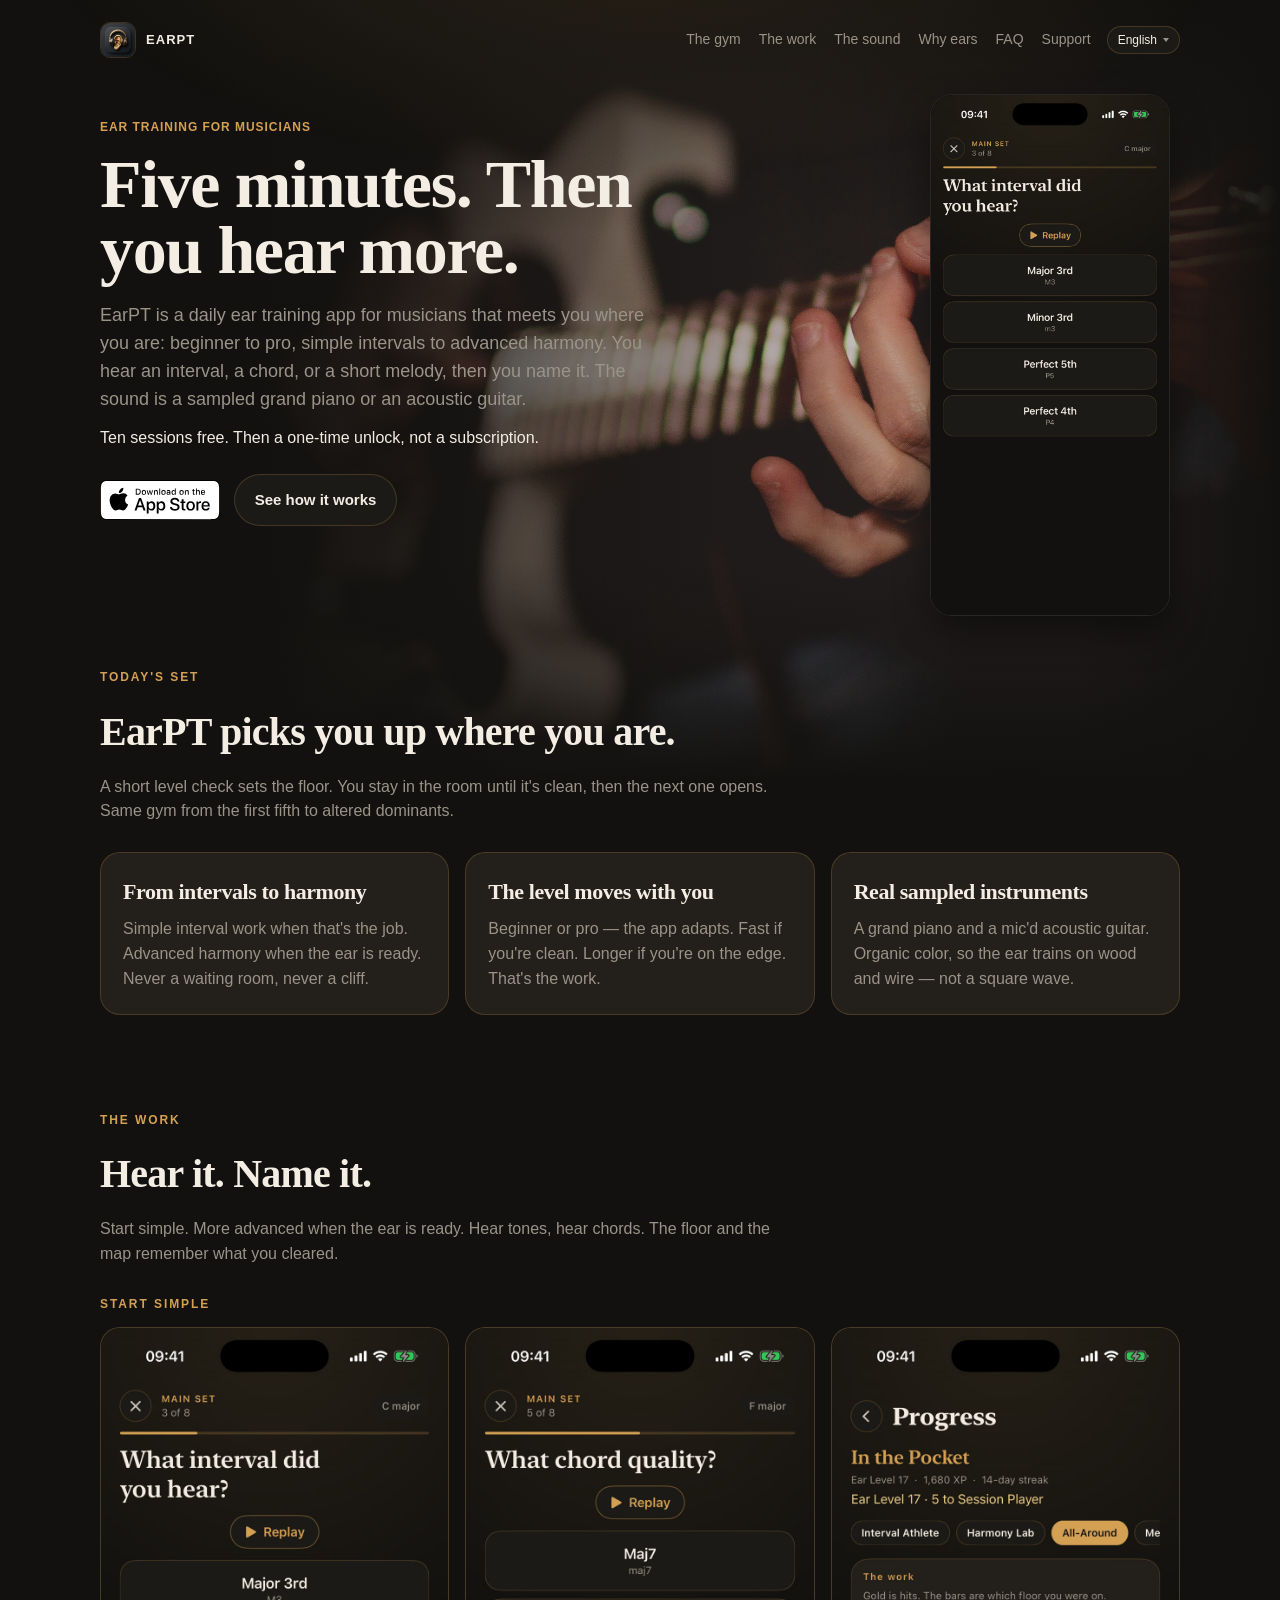
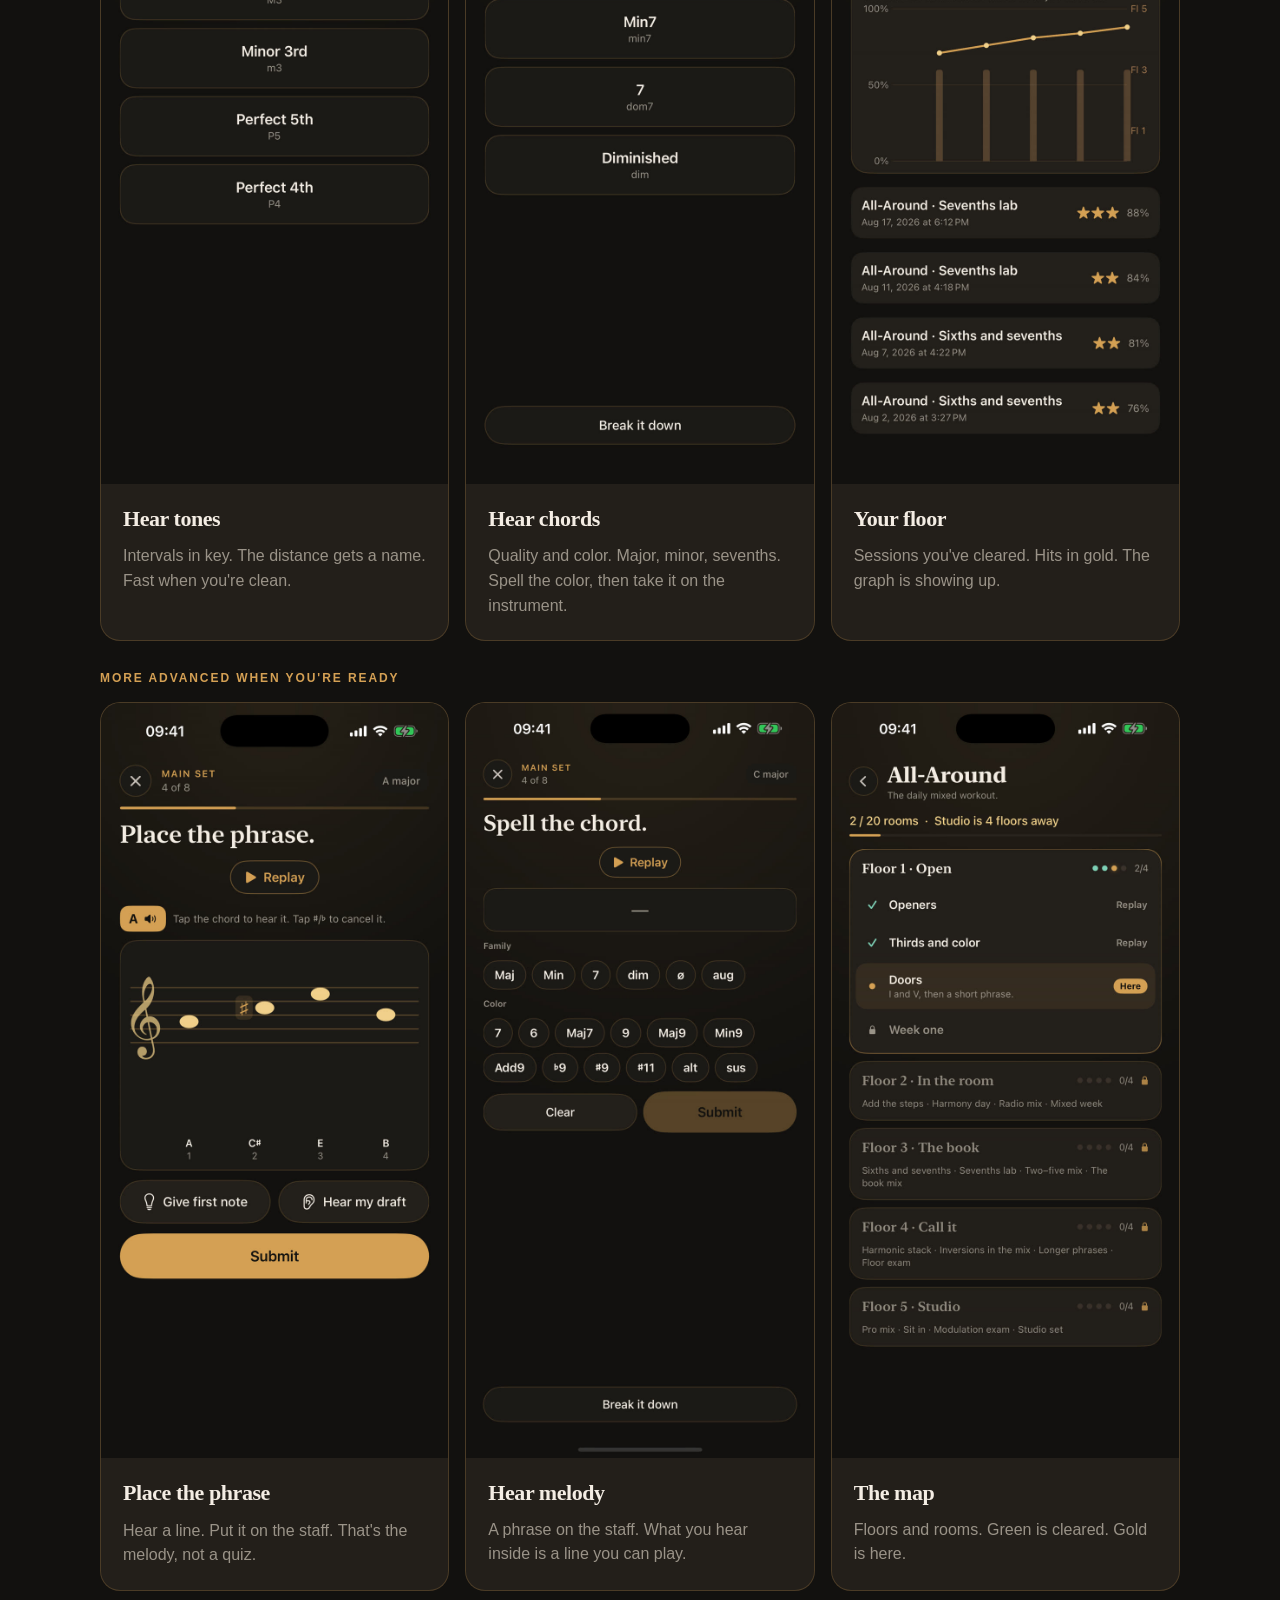
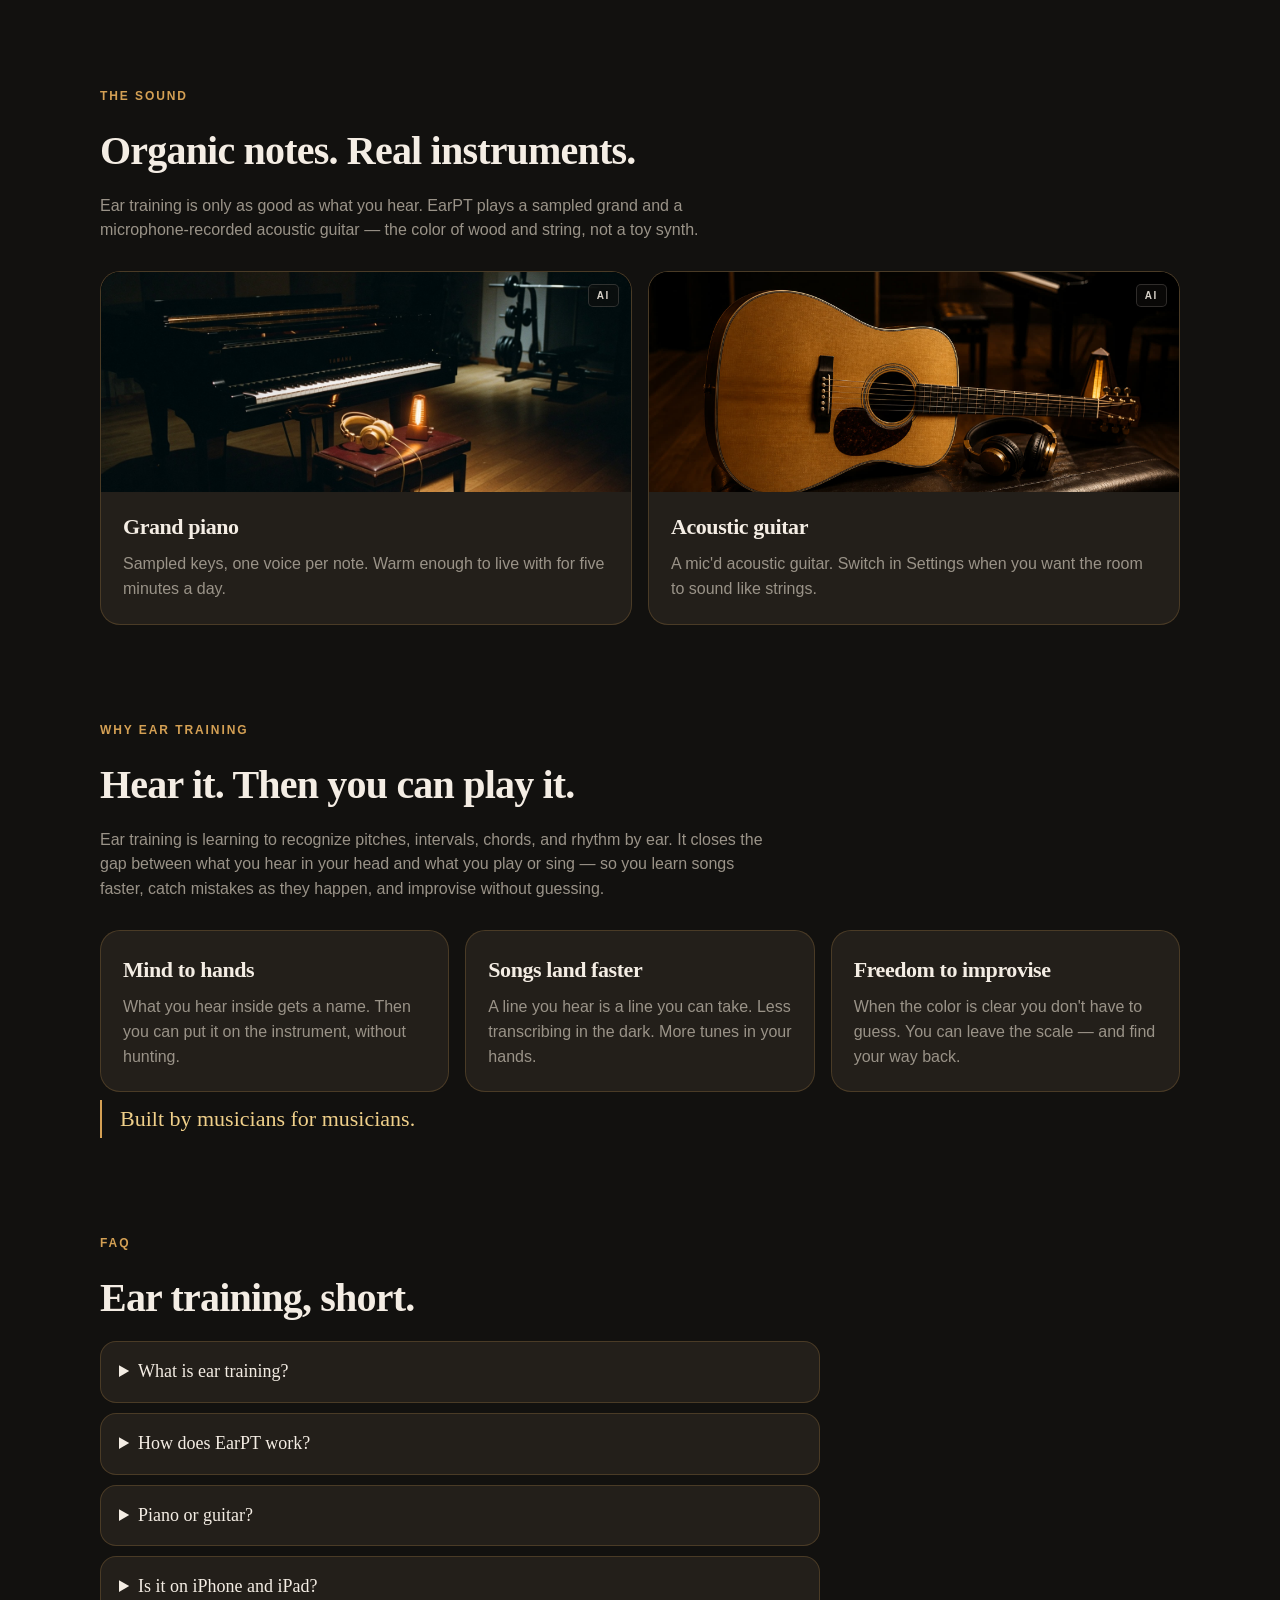
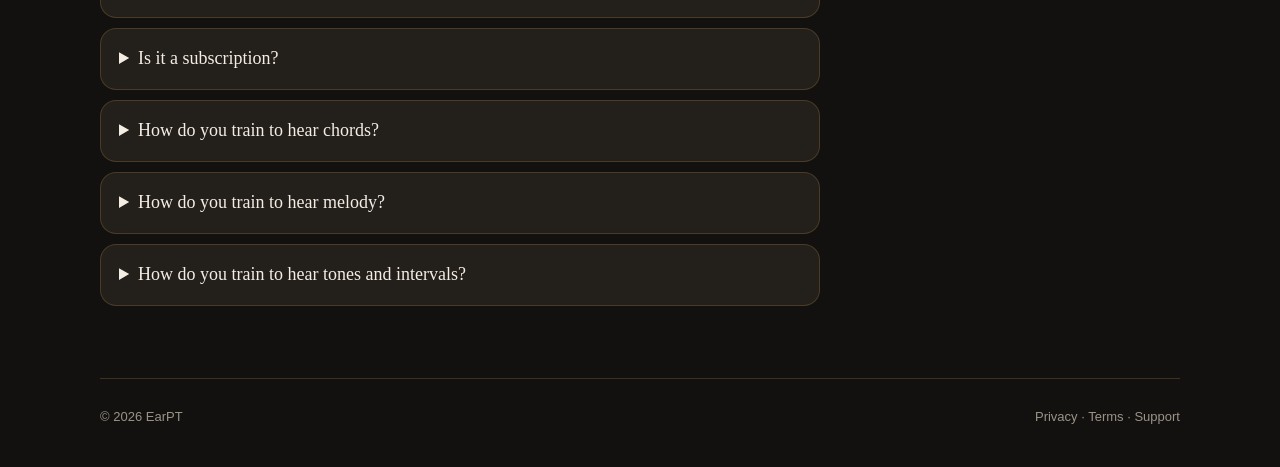
==== index.html @ 3ae421e7 "Darken the top of the guitar photo and restore the left fade under the copy. The glow stays. The was" ====
<!doctype html>
<html lang="en" data-page-lang="en">
<head>
  <meta charset="utf-8" />
  <meta name="viewport" content="width=device-width, initial-scale=1" />
  <!-- Google tag (gtag.js) -->
  <script async src="https://www.googletagmanager.com/gtag/js?id=G-J50DV6ZXMS"></script>
  <script>
    window.dataLayer = window.dataLayer || [];
    function gtag(){dataLayer.push(arguments);}
    gtag('js', new Date());
    gtag('config', 'G-J50DV6ZXMS');
  </script>
  <title>EarPT — Ear training app for musicians</title>
  <meta name="description" content="Daily ear training app for iPhone and iPad. Sampled piano and guitar. Intervals, chords, melody — five minutes, most days." />
  <link rel="canonical" href="https://earpt.com/" />
  <link rel="alternate" hreflang="en" href="https://earpt.com/" />
  <link rel="alternate" hreflang="sv" href="https://earpt.com/sv/" />
  <link rel="alternate" hreflang="de" href="https://earpt.com/de/" />
  <link rel="alternate" hreflang="es" href="https://earpt.com/es/" />
  <link rel="alternate" hreflang="fr" href="https://earpt.com/fr/" />
  <link rel="alternate" hreflang="x-default" href="https://earpt.com/" />
  <meta property="og:type" content="website" />
  <meta property="og:site_name" content="EarPT" />
  <meta property="og:locale" content="en_US" />
  <meta property="og:title" content="EarPT — Ear training app for musicians" />
  <meta property="og:description" content="Daily ear training app for iPhone and iPad. Sampled piano and guitar. Intervals, chords, melody — five minutes, most days." />
  <meta property="og:url" content="https://earpt.com/" />
  <meta property="og:image" content="https://earpt.com/assets/og.jpg" />
  <meta property="og:image:width" content="1200" />
  <meta property="og:image:height" content="630" />
  <meta name="twitter:card" content="summary_large_image" />
  <meta name="twitter:title" content="EarPT — Ear training app for musicians" />
  <meta name="twitter:description" content="Daily ear training app for iPhone and iPad. Sampled piano and guitar. Intervals, chords, melody — five minutes, most days." />
  <meta name="twitter:image" content="https://earpt.com/assets/og.jpg" />
  <meta name="theme-color" content="#12110f" />
  <meta name="apple-itunes-app" content="app-id=6805772784" />
  <link rel="apple-touch-icon" href="/assets/icon.jpg" />
  <link rel="icon" href="/assets/icon.jpg" />
  <link rel="stylesheet" href="/css/site.css?v=21" />
  <script type="application/ld+json">
  {
    "@context": "https://schema.org",
    "@graph": [
      {
        "@type": "SoftwareApplication",
        "name": "EarPT",
        "applicationCategory": "MusicApplication",
        "operatingSystem": "iOS",
        "url": "https://earpt.com/",
        "description": "Daily ear training app for iPhone and iPad. Sampled piano and guitar. Intervals, chords, melody — five minutes, most days.",
        "offers": {
          "@type": "Offer",
          "price": "0",
          "priceCurrency": "USD"
        }
      },
      {
        "@type": "FAQPage",
        "mainEntity": [
          {
            "@type": "Question",
            "name": "What is ear training?",
            "acceptedAnswer": {
              "@type": "Answer",
              "text": "Ear training is learning to recognize pitches, intervals, chords, and rhythm by ear. It closes the gap between what you hear in your head and what you play or sing."
            }
          },
          {
            "@type": "Question",
            "name": "How does EarPT work?",
            "acceptedAnswer": {
              "@type": "Answer",
              "text": "Open the app. Do a session or two. A short level check sets the floor. You stay in the room until it's clean. Five minutes, most days."
            }
          },
          {
            "@type": "Question",
            "name": "Piano or guitar?",
            "acceptedAnswer": {
              "@type": "Answer",
              "text": "A sampled grand piano and a mic'd acoustic guitar. Organic color — wood and string, not a toy synth. Switch in Settings."
            }
          },
          {
            "@type": "Question",
            "name": "Is it on iPhone and iPad?",
            "acceptedAnswer": {
              "@type": "Answer",
              "text": "Yes. iPhone and iPad. Download it on the App Store."
            }
          },
          {
            "@type": "Question",
            "name": "Is it a subscription?",
            "acceptedAnswer": {
              "@type": "Answer",
              "text": "No. Ten workouts are free. Then a one-time unlock. Not a subscription."
            }
          },
          {
            "@type": "Question",
            "name": "How do you train to hear chords?",
            "acceptedAnswer": {
              "@type": "Answer",
              "text": "Listen to a voicing, name the quality, do it again tomorrow. EarPT keeps you in the room until it's clean — major, minor, sevenths, then more color."
            }
          },
          {
            "@type": "Question",
            "name": "How do you train to hear melody?",
            "acceptedAnswer": {
              "@type": "Answer",
              "text": "A short phrase. You hear it, then you place it. Five minutes, most days. The line sticks because you come back."
            }
          },
          {
            "@type": "Question",
            "name": "How do you train to hear tones and intervals?",
            "acceptedAnswer": {
              "@type": "Answer",
              "text": "Two notes, in key. You name the distance. Simple when that's the job. Wider and faster when the ear is ready."
            }
          }
        ]
      }
    ]
  }
  </script>
</head>
<body>
  <div class="hero-photo" role="img" aria-hidden="true"></div>
  <div class="wrap">
    <nav class="nav">
      <a class="brand" href="/"><img src="/assets/icon.jpg" alt="" /> EarPT</a>
      <div class="nav-links">
        <a href="#gym" data-i18n="navProduct">The gym</a>
        <a href="#work" data-i18n="navWork">The work</a>
        <a href="#sound" data-i18n="navSound">The sound</a>
        <a href="#why" data-i18n="navWhy">Why ears</a>
        <a href="#faq" data-i18n="navFaq">FAQ</a>
        <a href="/support.html" data-i18n="navSupport">Support</a>
      </div>
      <div class="lang" data-lang></div>
    </nav>

    <header class="hero">
        <div class="hero-copy">
        <p class="kicker" data-i18n="kicker">Ear training for musicians</p>
        <h1 data-i18n="heroTitle">Five minutes. Then you hear more.</h1>
        <p class="lede" data-i18n="heroLede">EarPT is a daily ear training app for musicians that meets you where you are: beginner to pro, simple intervals to advanced harmony. You hear an interval, a chord, or a short melody, then you name it. The sound is a sampled grand piano or an acoustic guitar.</p>
        <p class="offer" data-i18n="ctaStore">Ten sessions free. Then a one-time unlock, not a subscription.</p>
        <div class="actions">
          <a class="store-badge" href="https://apps.apple.com/app/id6805772784">
            <img src="/assets/badges/app-store-en.svg" alt="Download on the App Store" width="120" height="40" />
          </a>
          <a class="btn btn-ghost" href="#work" data-i18n="ctaWhy">See how it works</a>
        </div>
      </div>
      <figure class="hero-visual">
        <div class="hero-phone">
          <img class="is-active" src="/assets/hear-tones.jpg" width="800" height="1740" alt="EarPT ear training app on iPhone: interval identification in C major." fetchpriority="high" />
          <img src="/assets/hear-chords.jpg" width="800" height="1740" alt="EarPT chord session." />
          <img src="/assets/place-phrase.jpg" width="800" height="1740" alt="EarPT melody on the staff." />
        </div>
      </figure>
    </header>

    <section class="section" id="gym">
      <p class="kicker" data-i18n="todayKicker">Today's set</p>
      <h2 data-i18n="todayTitle">EarPT picks you up where you are.</h2>
      <p class="sub" data-i18n="todayLede">A short level check sets the floor. You stay in the room until it's clean, then the next one opens. Same gym from the first fifth to altered dominants.</p>
      <div class="grid-3">
        <article class="card">
          <h3 data-i18n="card1t">From intervals to harmony</h3>
          <p data-i18n="card1p">Simple interval work when that's the job. Advanced harmony when the ear is ready. Never a waiting room, never a cliff.</p>
        </article>
        <article class="card">
          <h3 data-i18n="card2t">The level moves with you</h3>
          <p data-i18n="card2p">Beginner or pro — the app adapts. Fast if you're clean. Longer if you're on the edge. That's the work.</p>
        </article>
        <article class="card">
          <h3 data-i18n="card3t">Real sampled instruments</h3>
          <p data-i18n="card3p">A grand piano and a mic'd acoustic guitar. Organic color, so the ear trains on wood and wire — not a square wave.</p>
        </article>
      </div>
    </section>

        <section class="section" id="work">
      <p class="kicker" data-i18n="workKicker">The work</p>
      <h2 data-i18n="workTitle">Hear it. Name it.</h2>
      <p class="sub" data-i18n="workLede">Start simple. More advanced when the ear is ready. Hear tones, hear chords. The floor and the map remember what you cleared.</p>
      <p class="kicker work-split" data-i18n="workSimple">Start simple</p>
      <div class="shots">
        <article class="shot">
          <img src="/assets/hear-tones.jpg" width="800" height="1740" alt="EarPT interval session. Hear tones and name the interval." />
          <div class="shot-body">
            <h3 data-i18n="work1t">Hear tones</h3>
            <p data-i18n="work1p">Intervals in key. The distance gets a name. Fast when you're clean.</p>
          </div>
        </article>
        <article class="shot">
          <img src="/assets/hear-chords.jpg" width="800" height="1740" alt="EarPT chord session. Hear chords and name the quality." />
          <div class="shot-body">
            <h3 data-i18n="work2t">Hear chords</h3>
            <p data-i18n="work2p">Quality and color. Major, minor, sevenths. Spell the color, then take it on the instrument.</p>
          </div>
        </article>
        <article class="shot">
          <img src="/assets/progress.jpg" width="800" height="1740" alt="EarPT progress. Sessions cleared, hits in gold, the floor you are on." />
          <div class="shot-body">
            <h3 data-i18n="workProgt">Your floor</h3>
            <p data-i18n="workProgp">Sessions you've cleared. Hits in gold. The graph is showing up.</p>
          </div>
        </article>
      </div>
      <p class="kicker work-split" data-i18n="workReady">More advanced when you're ready</p>
      <div class="shots">
        <article class="shot">
          <img src="/assets/place-phrase.jpg" width="800" height="1740" alt="EarPT place-the-phrase session. Hear a melody and put the notes on the staff." />
          <div class="shot-body">
            <h3 data-i18n="workStafft">Place the phrase</h3>
            <p data-i18n="workStaffp">Hear a line. Put it on the staff. That's the melody, not a quiz.</p>
          </div>
        </article>
        <article class="shot">
          <img src="/assets/hear-melody.jpg" width="800" height="1740" alt="EarPT melody session. Hear a phrase and put it on the staff." />
          <div class="shot-body">
            <h3 data-i18n="work3t">Hear melody</h3>
            <p data-i18n="work3p">A phrase on the staff. What you hear inside is a line you can play.</p>
          </div>
        </article>
        <article class="shot">
          <img src="/assets/gym-map.jpg" width="800" height="1738" alt="EarPT gym map. Floors and rooms. Green is cleared. Gold is here." />
          <div class="shot-body">
            <h3 data-i18n="workMapt">The map</h3>
            <p data-i18n="workMapp">Floors and rooms. Green is cleared. Gold is here.</p>
          </div>
        </article>
      </div>
    </section>

    <section class="section" id="sound">
      <p class="kicker" data-i18n="soundKicker">The sound</p>
      <h2 data-i18n="soundTitle">Organic notes. Real instruments.</h2>
      <p class="sub" data-i18n="soundLede">Ear training is only as good as what you hear. EarPT plays a sampled grand and a microphone-recorded acoustic guitar — the color of wood and string, not a toy synth.</p>
      <div class="grid-2">
        <article class="card card-photo">
          <div class="card-art" style="background-image:url('/assets/studio.jpg')" role="img" aria-label="AI-generated. Grand piano in a dark studio">
            <span class="ai-mark" aria-hidden="true">AI</span>
          </div>
          <div class="card-body">
            <h3 data-i18n="sound1t">Grand piano</h3>
            <p data-i18n="sound1p">Sampled keys, one voice per note. Warm enough to live with for five minutes a day.</p>
          </div>
        </article>
        <article class="card card-photo">
          <div class="card-art" style="background-image:url('/assets/studio-guitar.jpg')" role="img" aria-label="AI-generated. Acoustic guitar in a studio">
            <span class="ai-mark" aria-hidden="true">AI</span>
          </div>
          <div class="card-body">
            <h3 data-i18n="sound2t">Acoustic guitar</h3>
            <p data-i18n="sound2p">A mic'd acoustic guitar. Switch in Settings when you want the room to sound like strings.</p>
          </div>
        </article>
      </div>
    </section>

    <section class="section" id="why">
      <p class="kicker" data-i18n="whyKicker">Why ear training</p>
      <h2 data-i18n="whyTitle">Hear it. Then you can play it.</h2>
      <p class="sub" data-i18n="whyLede">Ear training is learning to recognize pitches, intervals, chords, and rhythm by ear. It closes the gap between what you hear in your head and what you play or sing — so you learn songs faster, catch mistakes as they happen, and improvise without guessing.</p>
      <div class="grid-3">
        <article class="card">
          <h3 data-i18n="w1t">Mind to hands</h3>
          <p data-i18n="w1p">What you hear inside gets a name. Then you can put it on the instrument, without hunting.</p>
        </article>
        <article class="card">
          <h3 data-i18n="w2t">Songs land faster</h3>
          <p data-i18n="w2p">A line you hear is a line you can take. Less transcribing in the dark. More tunes in your hands.</p>
        </article>
        <article class="card">
          <h3 data-i18n="w3t">Freedom to improvise</h3>
          <p data-i18n="w3p">When the color is clear you don't have to guess. You can leave the scale — and find your way back.</p>
        </article>
      </div>
      <p class="quote" data-i18n="quote">Built by musicians for musicians.</p>
    </section>

    <section class="section" id="faq">
      <p class="kicker" data-i18n="faqKicker">FAQ</p>
      <h2 data-i18n="faqTitle">Ear training, short.</h2>
      <div class="faq">
        <details>
          <summary data-i18n="faq1q">What is ear training?</summary>
          <p data-i18n="faq1a">Ear training is learning to recognize pitches, intervals, chords, and rhythm by ear. It closes the gap between what you hear in your head and what you play or sing.</p>
        </details>
        <details>
          <summary data-i18n="faq2q">How does EarPT work?</summary>
          <p data-i18n="faq2a">Open the app. Do a session or two. A short level check sets the floor. You stay in the room until it's clean. Five minutes, most days.</p>
        </details>
        <details>
          <summary data-i18n="faq3q">Piano or guitar?</summary>
          <p data-i18n="faq3a">A sampled grand piano and a mic'd acoustic guitar. Organic color — wood and string, not a toy synth. Switch in Settings.</p>
        </details>
        <details>
          <summary data-i18n="faq4q">Is it on iPhone and iPad?</summary>
          <p data-i18n="faq4a">Yes. iPhone and iPad. Download it on the App Store.</p>
        </details>
        <details>
          <summary data-i18n="faq5q">Is it a subscription?</summary>
          <p data-i18n="faq5a">No. Ten workouts are free. Then a one-time unlock. Not a subscription.</p>
        </details>
        <details>
          <summary data-i18n="faq6q">How do you train to hear chords?</summary>
          <p data-i18n="faq6a">Listen to a voicing, name the quality, do it again tomorrow. EarPT keeps you in the room until it's clean — major, minor, sevenths, then more color.</p>
        </details>
        <details>
          <summary data-i18n="faq7q">How do you train to hear melody?</summary>
          <p data-i18n="faq7a">A short phrase. You hear it, then you place it. Five minutes, most days. The line sticks because you come back.</p>
        </details>
        <details>
          <summary data-i18n="faq8q">How do you train to hear tones and intervals?</summary>
          <p data-i18n="faq8a">Two notes, in key. You name the distance. Simple when that's the job. Wider and faster when the ear is ready.</p>
        </details>
      </div>
    </section>

    <footer>
      <div>© <span data-year></span> EarPT</div>
      <div>
        <a href="/privacy.html" data-i18n="footLegal">Privacy</a>
        · <a href="/terms.html" data-i18n="footTerms">Terms</a>
        · <a href="/support.html" data-i18n="footSupport">Support</a>
      </div>
    </footer>
  </div>
  <script src="/js/site.js?v=19"></script>
</body>
</html>
---- css/site.css ----
:root {
  --bg: #12110f;
  --bg-elev: #1c1a17;
  --bg-card: #231f1a;
  --line: rgba(212, 160, 84, 0.22);
  --gold: #d4a054;
  --gold-soft: #f0d08a;
  --cream: #f4ede4;
  --mute: #9a9388;
  --mint: #7dcfb6;
  --miss: #e07a5f;
  --serif: "Iowan Old Style", "Palatino Linotype", Palatino, "Times New Roman", serif;
  --sans: -apple-system, BlinkMacSystemFont, "Segoe UI", Helvetica, Arial, sans-serif;
}

* { box-sizing: border-box; }
html { scroll-behavior: smooth; }
body {
  position: relative;
  margin: 0;
  background: var(--bg);
  color: var(--cream);
  font-family: var(--sans);
  line-height: 1.55;
  min-height: 100vh;
}
body::before {
  content: "";
  position: fixed;
  inset: 0;
  pointer-events: none;
  background: radial-gradient(ellipse 80% 50% at 50% -10%, rgba(212, 160, 84, 0.12), transparent 60%);
  z-index: 1;
}
a { color: var(--gold-soft); text-decoration: none; }
a:hover { color: var(--gold); }
img { max-width: 100%; display: block; }

.wrap {
  position: relative;
  z-index: 2;
  width: min(1080px, calc(100% - 40px));
  margin: 0 auto;
}

.nav {
  position: relative;
  z-index: 3;
  display: grid;
  grid-template-columns: auto minmax(0, 1fr) auto;
  align-items: center;
  padding: 22px 0 18px;
  gap: 12px 16px;
  position: relative;
  z-index: 40;
}
.brand {
  display: flex;
  align-items: center;
  gap: 10px;
  color: var(--cream);
  font-weight: 650;
  letter-spacing: 0.08em;
  font-size: 13px;
  text-transform: uppercase;
}
.brand img {
  width: 36px;
  height: 36px;
  border-radius: 10px;
  object-fit: cover;
  border: 1px solid var(--line);
}
.nav-links {
  display: flex;
  align-items: center;
  justify-content: flex-end;
  gap: 18px;
  font-size: 14px;
  min-width: 0;
}
.nav-links a { color: var(--mute); }
.nav-links a:hover, .nav-links a.active { color: var(--cream); }
.lang { position: relative; flex-shrink: 0; justify-self: end; }
.lang-btn {
  display: inline-flex;
  align-items: center;
  gap: 6px;
  border: 1px solid var(--line);
  background: var(--bg-elev);
  color: var(--cream);
  border-radius: 999px;
  padding: 6px 10px;
  font-size: 12px;
  line-height: 1.2;
  cursor: pointer;
  font-family: inherit;
}
.lang-btn:hover,
.lang.open .lang-btn {
  border-color: var(--gold);
}
.lang-caret {
  width: 0;
  height: 0;
  border-left: 3.5px solid transparent;
  border-right: 3.5px solid transparent;
  border-top: 4px solid var(--mute);
  margin-top: 1px;
}
.lang.open .lang-caret { transform: rotate(180deg); }
.lang-menu {
  position: absolute;
  right: 0;
  top: calc(100% + 8px);
  margin: 0;
  padding: 6px;
  list-style: none;
  min-width: 148px;
  max-width: min(220px, calc(100vw - 32px));
  background: var(--bg-card);
  border: 1px solid var(--line);
  border-radius: 14px;
  box-shadow: 0 12px 32px rgba(0, 0, 0, 0.35);
  z-index: 50;
}
.lang-menu[hidden] { display: none !important; }
.lang-menu button {
  display: block;
  width: 100%;
  text-align: left;
  border: 0;
  background: transparent;
  color: var(--cream);
  font: inherit;
  font-size: 13px;
  padding: 8px 10px;
  border-radius: 10px;
  cursor: pointer;
}
.lang-menu button:hover,
.lang-menu button[aria-selected="true"] {
  background: var(--bg-elev);
  color: var(--gold-soft);
}

.hero {
  position: relative;
  display: grid;
  grid-template-columns: 1.05fr 0.95fr;
  gap: 28px;
  align-items: center;
  padding: 36px 0 112px;
  overflow: visible;
}
.kicker {
  color: var(--gold);
  letter-spacing: 0.16em;
  text-transform: uppercase;
  font-size: 12px;
  font-weight: 650;
  margin: 0 0 14px;
}
.hero .kicker {
  letter-spacing: 0.08em;
  max-width: 28em;
}
h1, h2, h3 { font-family: var(--serif); font-weight: 650; letter-spacing: -0.02em; }
h1 {
  font-size: clamp(40px, 6vw, 68px);
  line-height: 0.98;
  margin: 0 0 18px;
}
.lede {
  font-size: 18px;
  color: var(--mute);
  max-width: 38em;
  margin: 0 0 12px;
}
.offer {
  margin: 0 0 24px;
  color: var(--cream);
  font-size: 16px;
}
.byline {
  font-family: var(--serif);
  font-size: 16px;
  color: var(--gold-soft);
  margin: 0 0 28px;
}
.hero-copy,
.hero-visual {
  position: relative;
  z-index: 1;
}
.hero-visual {
  margin: 0;
  min-height: 420px;
  overflow: visible;
}
.hero-photo {
  position: absolute;
  z-index: 0;
  top: 0;
  left: 0;
  width: 100%;
  height: min(780px, 92vh);
  background-image: url("/assets/feel-hero.jpg?v=2");
  background-size: cover;
  background-position: 28% 12%;
  pointer-events: none;
}
.hero-photo::after {
  content: "";
  position: absolute;
  inset: 0;
  background:
    linear-gradient(to bottom, var(--bg) 0%, rgba(18, 17, 15, 0.82) 7%, rgba(18, 17, 15, 0.35) 16%, rgba(18, 17, 15, 0) 30%),
    linear-gradient(to right, var(--bg) 0%, var(--bg) 16%, rgba(18, 17, 15, 0.9) 30%, rgba(18, 17, 15, 0.5) 44%, rgba(18, 17, 15, 0.18) 58%, rgba(18, 17, 15, 0) 74%),
    linear-gradient(to left, var(--bg) 0%, rgba(18, 17, 15, 0) 16%),
    linear-gradient(to top, var(--bg) 0%, rgba(18, 17, 15, 0) 28%),
    rgba(18, 17, 15, 0.16);
  pointer-events: none;
}
.hero-phone {
  position: absolute;
  right: 2%;
  bottom: -20%;
  z-index: 2;
  width: min(240px, 50%);
  aspect-ratio: 800 / 1740;
  border-radius: 22px;
  overflow: hidden;
  border: 1px solid rgba(244, 237, 228, 0.16);
  background: #000;
  box-shadow: 0 16px 36px rgba(0, 0, 0, 0.45);
}
.hero-phone img {
  position: absolute;
  inset: 0;
  width: 100%;
  height: 100%;
  object-fit: cover;
  display: block;
  opacity: 0;
  transition: opacity 0.9s ease;
}
.hero-phone img.is-active {
  opacity: 1;
}
@media (prefers-reduced-motion: reduce) {
  .hero-phone img { transition: none; }
}
.hero-art {
  position: relative;
  border-radius: 28px;
  overflow: hidden;
  border: 1px solid var(--line);
  min-height: 360px;
  background: #000 center/cover no-repeat;
}
.ai-mark {
  position: absolute;
  top: 12px;
  right: 12px;
  z-index: 1;
  font-size: 10px;
  font-weight: 700;
  letter-spacing: 0.16em;
  line-height: 1;
  color: rgba(244, 237, 228, 0.88);
  background: rgba(18, 17, 15, 0.5);
  border: 1px solid rgba(244, 237, 228, 0.16);
  backdrop-filter: blur(12px);
  -webkit-backdrop-filter: blur(12px);
  padding: 6px 8px 5px;
  border-radius: 5px;
  pointer-events: none;
  user-select: none;
}
.actions { display: flex; gap: 14px; flex-wrap: wrap; align-items: center; }
.store-badge {
  display: inline-block;
  line-height: 0;
  flex-shrink: 0;
}
.store-badge img {
  height: 40px;
  width: auto;
  display: block;
}
.btn {
  display: inline-flex;
  align-items: center;
  justify-content: center;
  border-radius: 999px;
  padding: 13px 20px;
  font-weight: 650;
  border: 1px solid transparent;
  cursor: pointer;
  font-size: 15px;
}
.btn-gold { background: var(--gold); color: var(--bg); }
.btn-gold:hover { color: var(--bg); filter: brightness(1.05); }
.btn-ghost { background: var(--bg-elev); color: var(--cream); border-color: var(--line); }
.btn-ghost:hover { color: var(--cream); border-color: var(--gold); }

.section { padding: 24px 0 72px; }
.section h2 { font-size: clamp(28px, 4vw, 40px); margin: 0 0 12px; }
.sub { color: var(--mute); max-width: 42em; margin: 0 0 28px; }

.grid-3, .grid-2 {
  display: grid;
  gap: 16px;
}
.grid-3 { grid-template-columns: repeat(3, 1fr); }
.grid-2 { grid-template-columns: repeat(2, 1fr); }

.shots { display:grid; grid-template-columns:repeat(3,1fr); gap:16px; }
.shot { background:var(--bg-card); border:1px solid var(--line); border-radius:20px; overflow:hidden; }
.shot img { width:100%; height:auto; display:block; background:#000; }
.shot-body { padding:18px 22px 22px; }
.shot-body h3 { margin:0 0 8px; font-size:22px; }
.shot-body p { margin:0; color:var(--mute); }
.work-split { margin: 28px 0 14px; }
.section > .work-split:first-of-type { margin-top: 4px; }

.card {
  background: var(--bg-card);
  border: 1px solid var(--line);
  border-radius: 20px;
  padding: 22px;
}
.card h3 { margin: 0 0 8px; font-size: 22px; }
.card p { margin: 0; color: var(--mute); }

.quote {
  border-left: 2px solid var(--gold);
  padding: 4px 0 4px 18px;
  color: var(--gold-soft);
  font-family: var(--serif);
  font-size: 22px;
  line-height: 1.35;
  margin: 8px 0 0;
}

.legal, .prose {
  max-width: 720px;
  padding-bottom: 80px;
}
.prose h1 { font-size: 42px; margin: 12px 0 8px; }
.prose h2 { font-size: 24px; margin: 32px 0 10px; }
.prose p, .prose li { color: var(--mute); }
.prose li { margin: 6px 0; }
.updated { color: var(--gold); font-size: 13px; }

form {
  display: grid;
  gap: 12px;
  max-width: 560px;
}
label { font-size: 13px; color: var(--mute); }
input, select, textarea {
  width: 100%;
  background: var(--bg-elev);
  border: 1px solid var(--line);
  color: var(--cream);
  border-radius: 12px;
  padding: 12px 14px;
  font: inherit;
}
textarea { min-height: 140px; resize: vertical; }
.hp { position: absolute; left: -9999px; opacity: 0; height: 0; }
.email-card {
  display: inline-flex;
  align-items: center;
  font-family: var(--serif);
  font-size: clamp(22px, 4vw, 32px);
  color: var(--gold-soft);
  background: var(--bg-card);
  border: 1px solid var(--line);
  border-radius: 16px;
  padding: 16px 22px;
  margin: 8px 0 18px;
}
.email-card:hover { color: var(--gold); }
.note { color: var(--mute); font-size: 13px; }
.ok { color: var(--mint); }
.err { color: var(--miss); }
.turnstile { margin: 4px 0; }

footer {
  border-top: 1px solid var(--line);
  padding: 28px 0 40px;
  color: var(--mute);
  font-size: 13px;
  display: flex;
  justify-content: space-between;
  gap: 16px;
  flex-wrap: wrap;
}
footer a { color: var(--mute); }
footer a:hover { color: var(--gold-soft); }

@media (max-width: 800px) {
  .hero, .grid-3, .grid-2 { grid-template-columns: 1fr; }
  .hero { padding-top: 16px; padding-bottom: 80px; }
  .hero-photo {
    top: 0;
    height: min(820px, 100vh);
    background-position: 30% 18%;
  }
  .hero-photo::after {
    background:
      linear-gradient(to bottom, var(--bg) 0%, rgba(18, 17, 15, 0.8) 8%, rgba(18, 17, 15, 0.25) 20%, rgba(18, 17, 15, 0) 32%),
      linear-gradient(to top, var(--bg) 0%, rgba(18, 17, 15, 0) 28%),
      linear-gradient(to right, var(--bg) 0%, rgba(18, 17, 15, 0.55) 22%, rgba(18, 17, 15, 0) 48%),
      linear-gradient(to left, var(--bg) 0%, rgba(18, 17, 15, 0) 16%),
      rgba(18, 17, 15, 0.16);
  }
  .hero-phone {
    width: min(196px, 46%);
    bottom: -16%;
    right: 6%;
  }
  .nav-links { gap: 12px; font-size: 13px; }
  .shots {
    grid-template-columns: repeat(2, minmax(0, 1fr));
    gap: 10px;
    justify-items: stretch;
  }
  .shot { border-radius: 14px; }
  .shot-body { padding: 10px 12px 12px; }
  .shot-body h3 { font-size: 16px; margin: 0 0 4px; }
  .shot-body p { font-size: 13px; line-height: 1.35; }
}
@media (max-width: 720px) {
  .nav-links a[href*="#"] { display: none; }
}
@media (max-width: 520px) {
  .nav { grid-template-columns: 1fr auto; }
  .nav-links { display: none; }
}

.card-photo { padding: 0 0 20px; overflow: hidden; }
.card-art {
  position: relative;
  min-height: 220px;
  background: #000 center/cover no-repeat;
}
.card-body { padding: 18px 22px 2px; }
.coming { margin: 14px 0 0; }
.faq { display: grid; gap: 10px; max-width: 720px; }
.faq details { background: var(--bg-card); border: 1px solid var(--line); border-radius: 16px; padding: 2px 18px; }
.faq summary { cursor: pointer; font-family: var(--serif); font-size: 18px; padding: 14px 0; }
.faq details p { color: var(--mute); margin: 0 0 14px; }
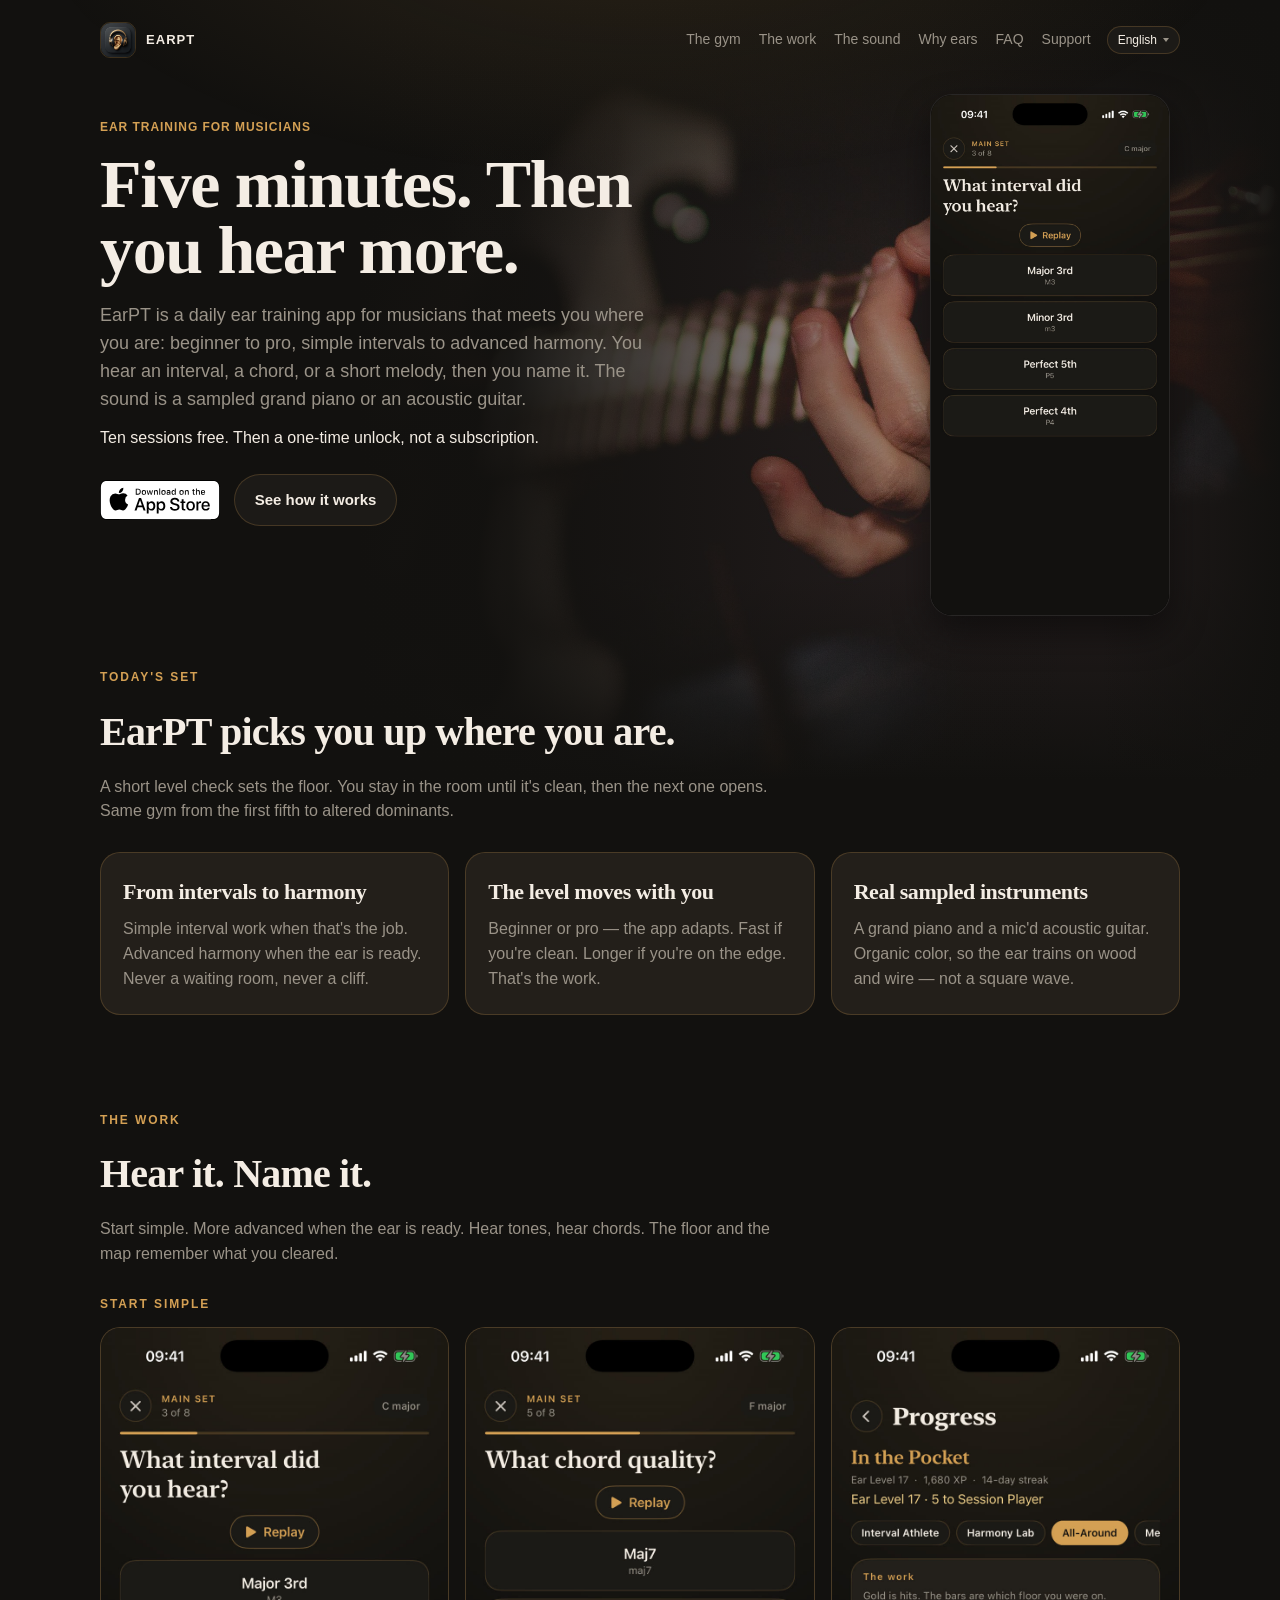
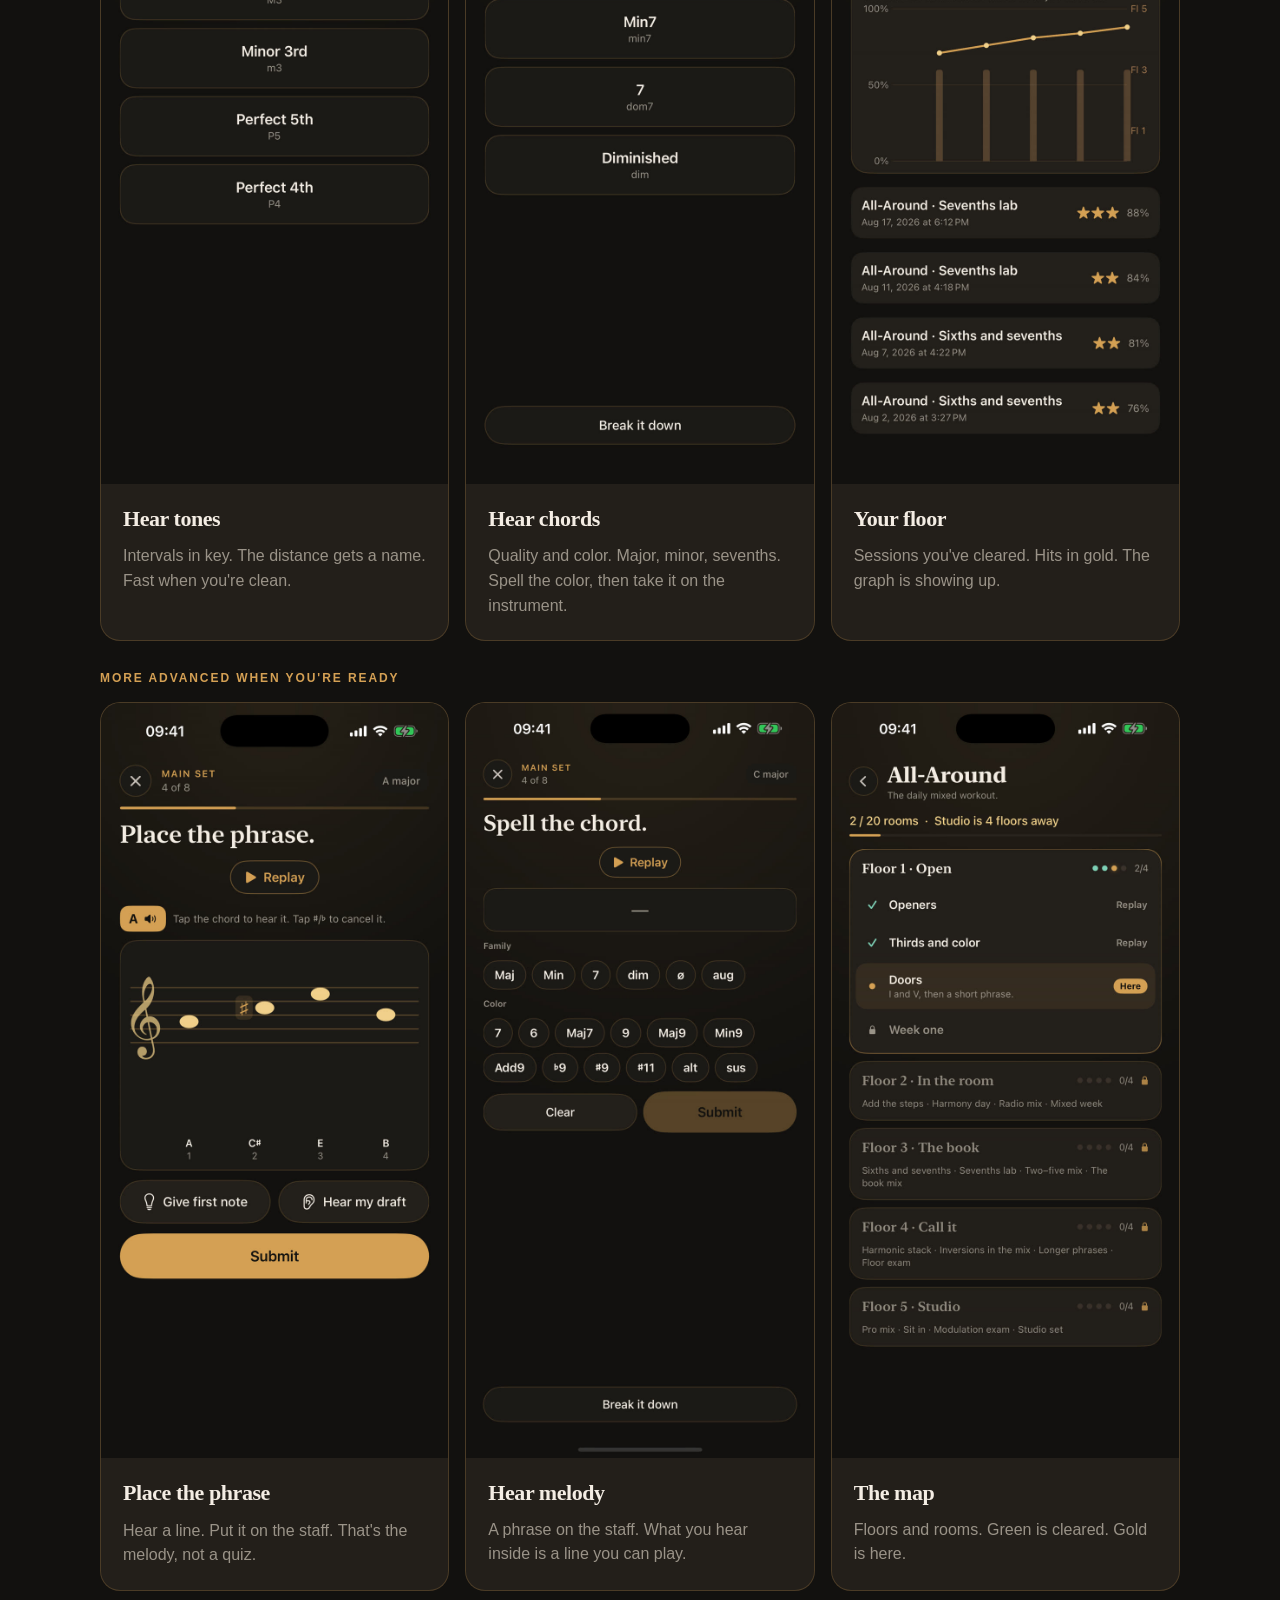
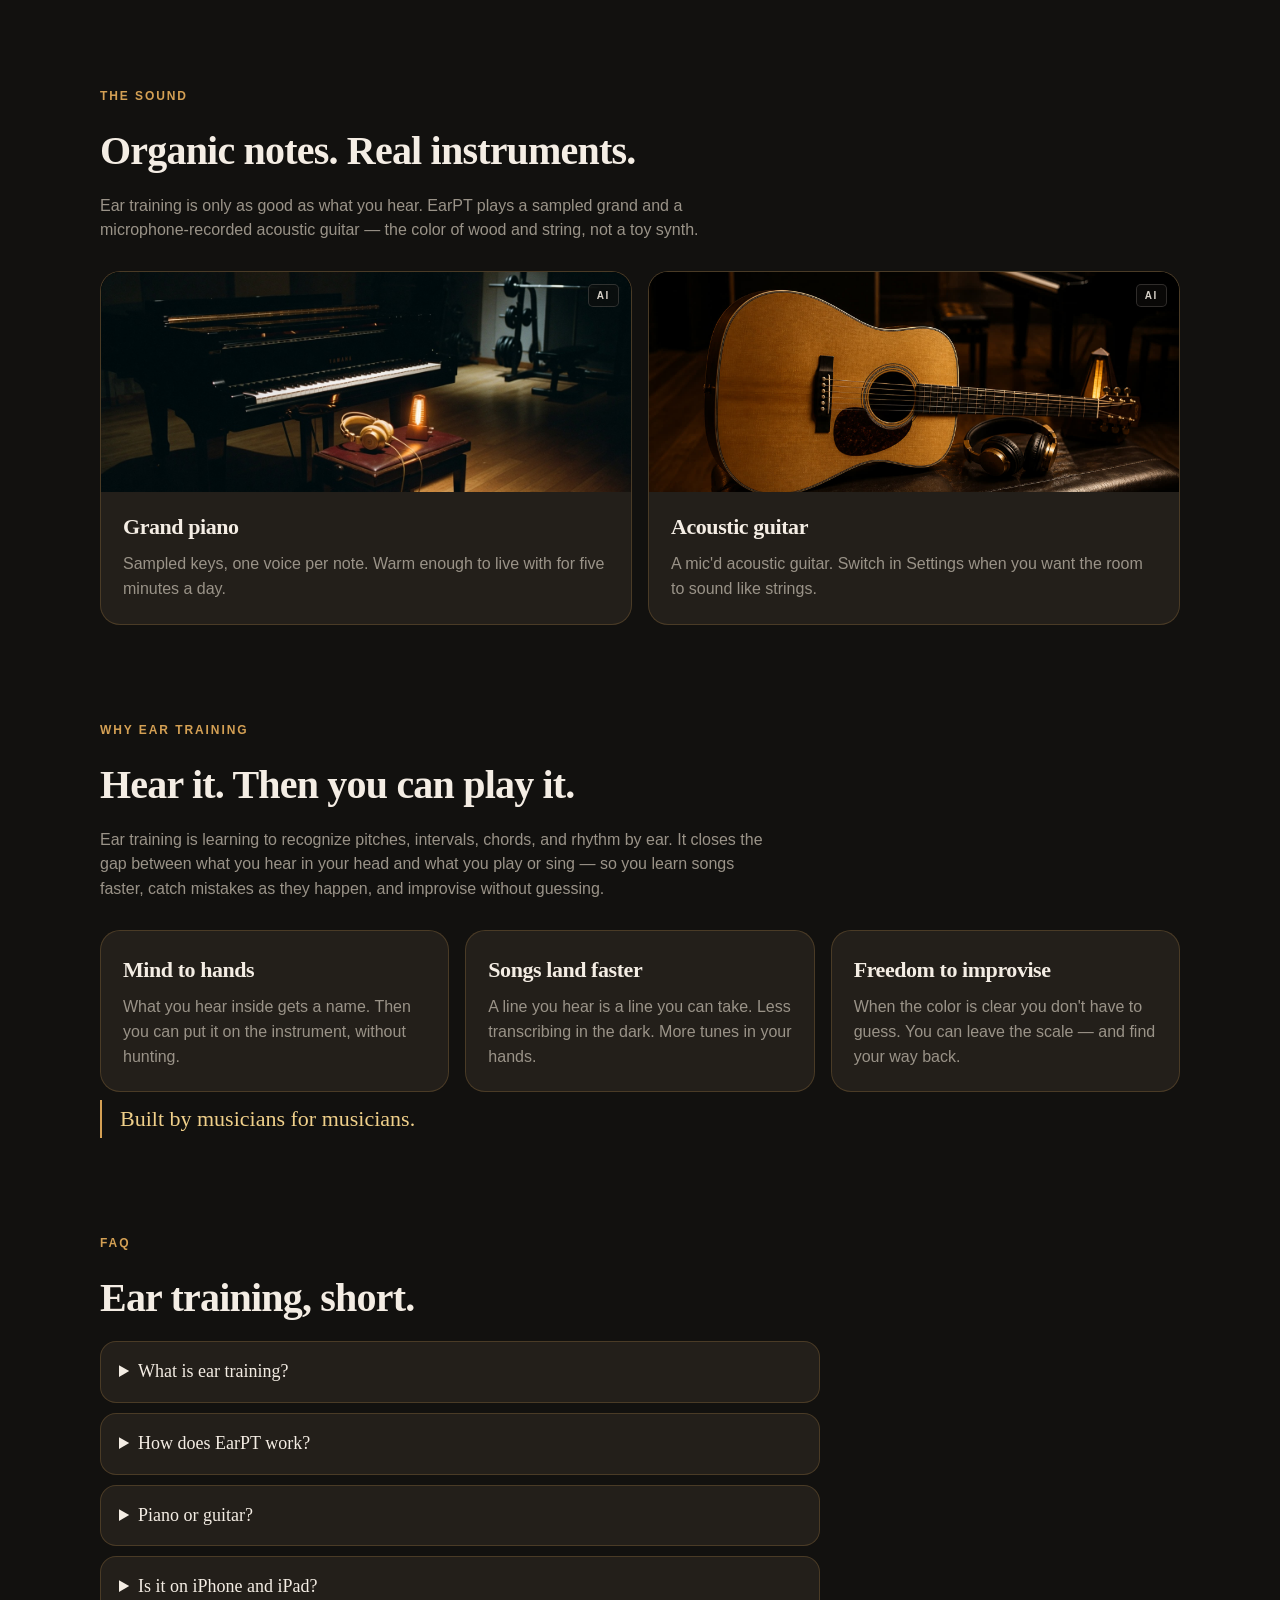
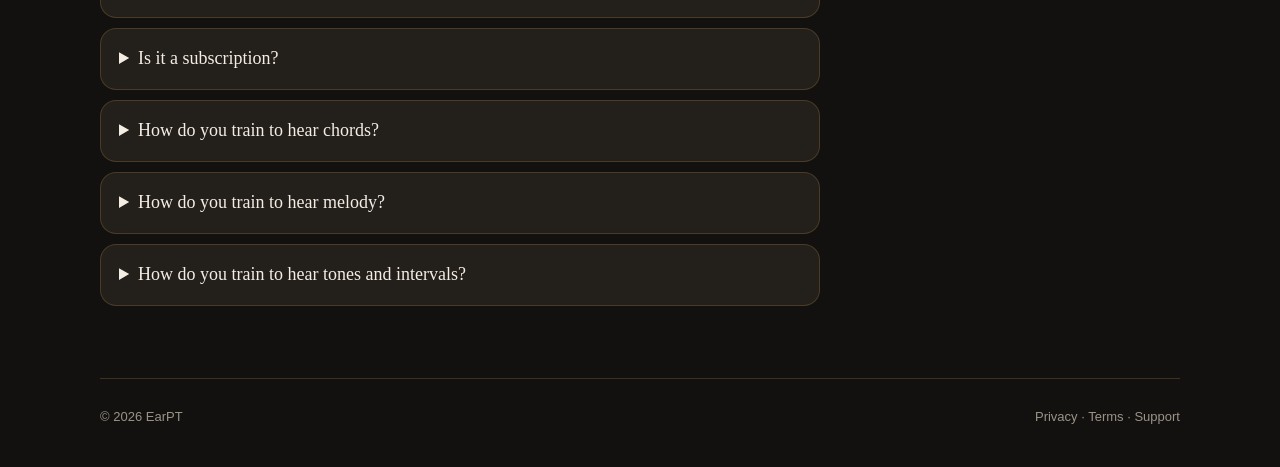
==== commit b5541985: "Darken the hero photo under the copy so the type is readable." ====
--- a/index.html
+++ b/index.html
@@ -37,7 +37,7 @@
   <meta name="apple-itunes-app" content="app-id=6805772784" />
   <link rel="apple-touch-icon" href="/assets/icon.jpg" />
   <link rel="icon" href="/assets/icon.jpg" />
-  <link rel="stylesheet" href="/css/site.css?v=21" />
+  <link rel="stylesheet" href="/css/site.css?v=22" />
   <script type="application/ld+json">
   {
     "@context": "https://schema.org",
--- a/css/site.css
+++ b/css/site.css
@@ -215,11 +215,11 @@
   position: absolute;
   inset: 0;
   background:
-    linear-gradient(to bottom, var(--bg) 0%, rgba(18, 17, 15, 0.82) 7%, rgba(18, 17, 15, 0.35) 16%, rgba(18, 17, 15, 0) 30%),
-    linear-gradient(to right, var(--bg) 0%, var(--bg) 16%, rgba(18, 17, 15, 0.9) 30%, rgba(18, 17, 15, 0.5) 44%, rgba(18, 17, 15, 0.18) 58%, rgba(18, 17, 15, 0) 74%),
-    linear-gradient(to left, var(--bg) 0%, rgba(18, 17, 15, 0) 16%),
-    linear-gradient(to top, var(--bg) 0%, rgba(18, 17, 15, 0) 28%),
-    rgba(18, 17, 15, 0.16);
+    linear-gradient(to bottom, var(--bg) 0%, rgba(18, 17, 15, 0.88) 8%, rgba(18, 17, 15, 0.4) 18%, rgba(18, 17, 15, 0) 32%),
+    linear-gradient(to right, var(--bg) 0%, var(--bg) 28%, rgba(18, 17, 15, 0.96) 40%, rgba(18, 17, 15, 0.72) 50%, rgba(18, 17, 15, 0.32) 62%, rgba(18, 17, 15, 0.08) 74%, rgba(18, 17, 15, 0) 86%),
+    linear-gradient(to left, var(--bg) 0%, rgba(18, 17, 15, 0) 14%),
+    linear-gradient(to top, var(--bg) 0%, rgba(18, 17, 15, 0) 26%),
+    rgba(18, 17, 15, 0.22);
   pointer-events: none;
 }
 .hero-phone {
@@ -412,11 +412,11 @@
   }
   .hero-photo::after {
     background:
-      linear-gradient(to bottom, var(--bg) 0%, rgba(18, 17, 15, 0.8) 8%, rgba(18, 17, 15, 0.25) 20%, rgba(18, 17, 15, 0) 32%),
-      linear-gradient(to top, var(--bg) 0%, rgba(18, 17, 15, 0) 28%),
-      linear-gradient(to right, var(--bg) 0%, rgba(18, 17, 15, 0.55) 22%, rgba(18, 17, 15, 0) 48%),
-      linear-gradient(to left, var(--bg) 0%, rgba(18, 17, 15, 0) 16%),
-      rgba(18, 17, 15, 0.16);
+      linear-gradient(to bottom, var(--bg) 0%, rgba(18, 17, 15, 0.88) 10%, rgba(18, 17, 15, 0.35) 22%, rgba(18, 17, 15, 0) 36%),
+      linear-gradient(to top, var(--bg) 0%, rgba(18, 17, 15, 0) 26%),
+      linear-gradient(to right, var(--bg) 0%, rgba(18, 17, 15, 0.85) 28%, rgba(18, 17, 15, 0.35) 52%, rgba(18, 17, 15, 0) 72%),
+      linear-gradient(to left, var(--bg) 0%, rgba(18, 17, 15, 0) 14%),
+      rgba(18, 17, 15, 0.22);
   }
   .hero-phone {
     width: min(196px, 46%);
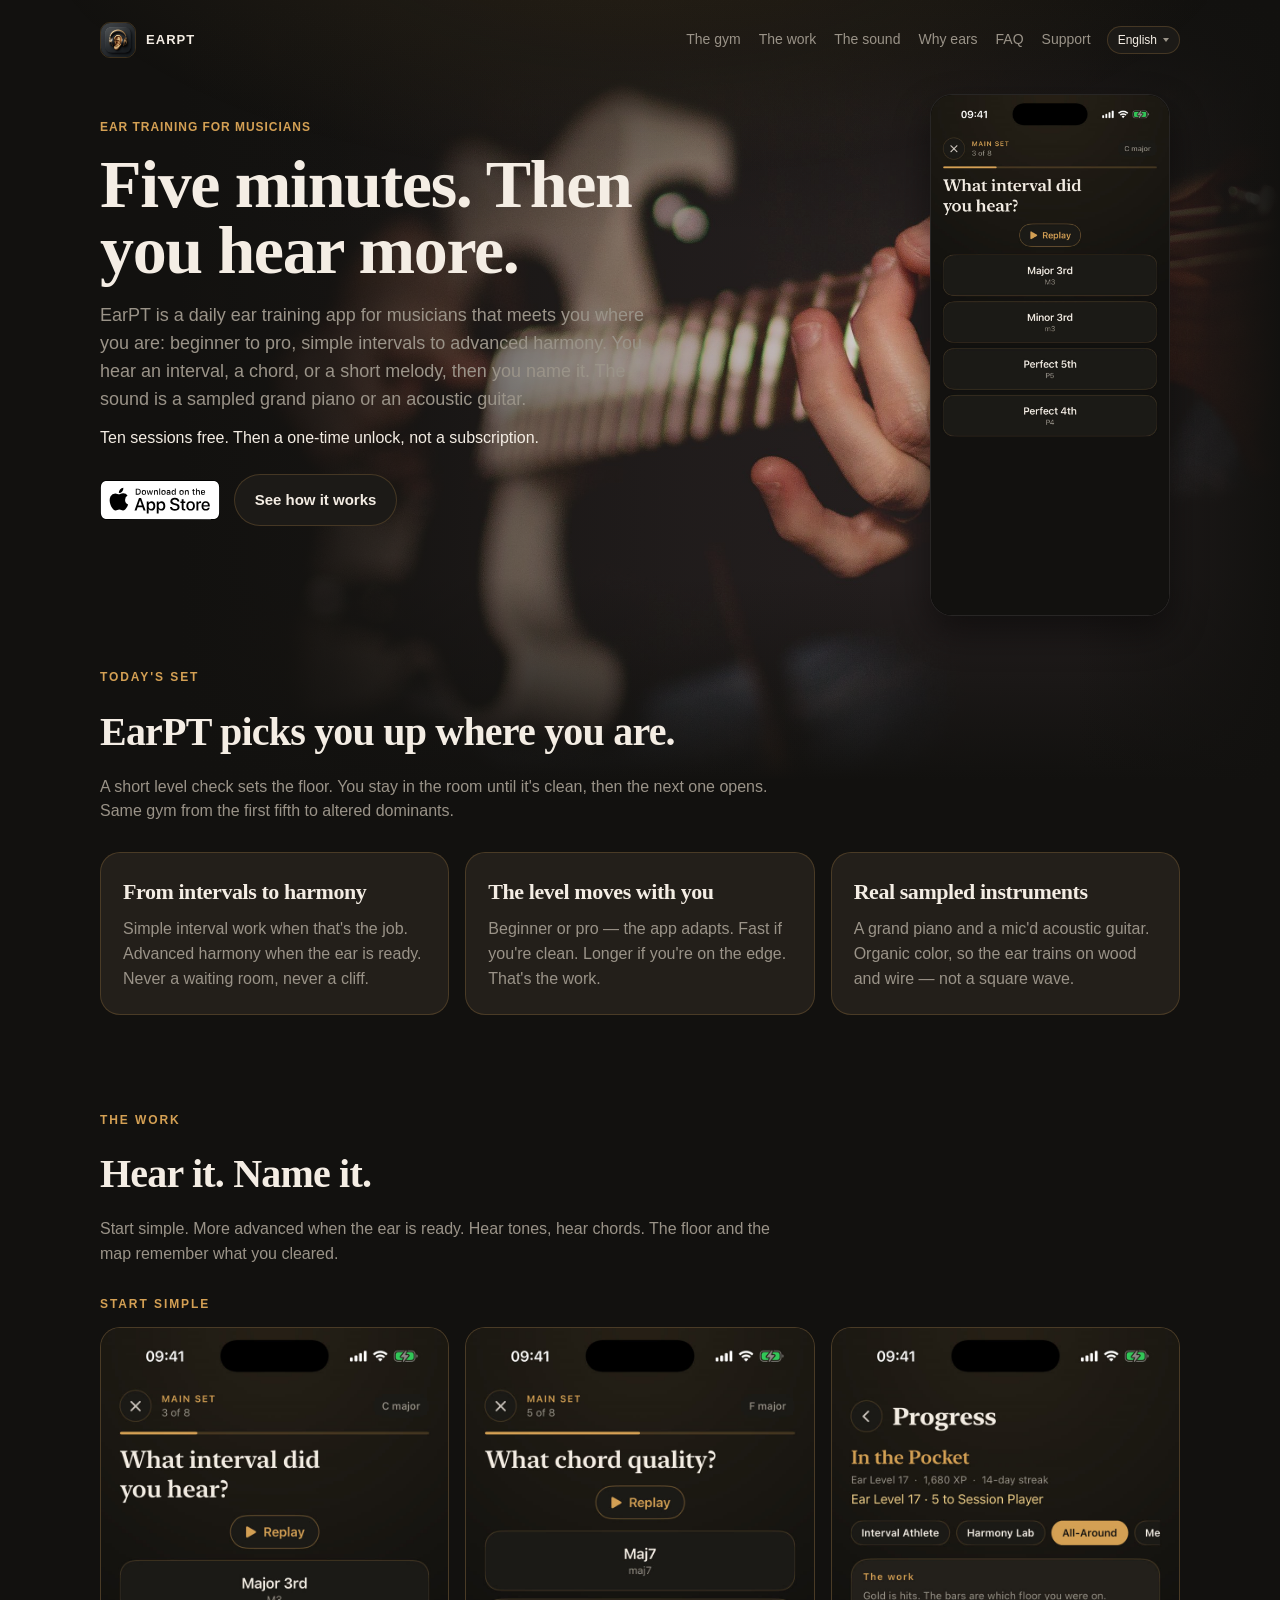
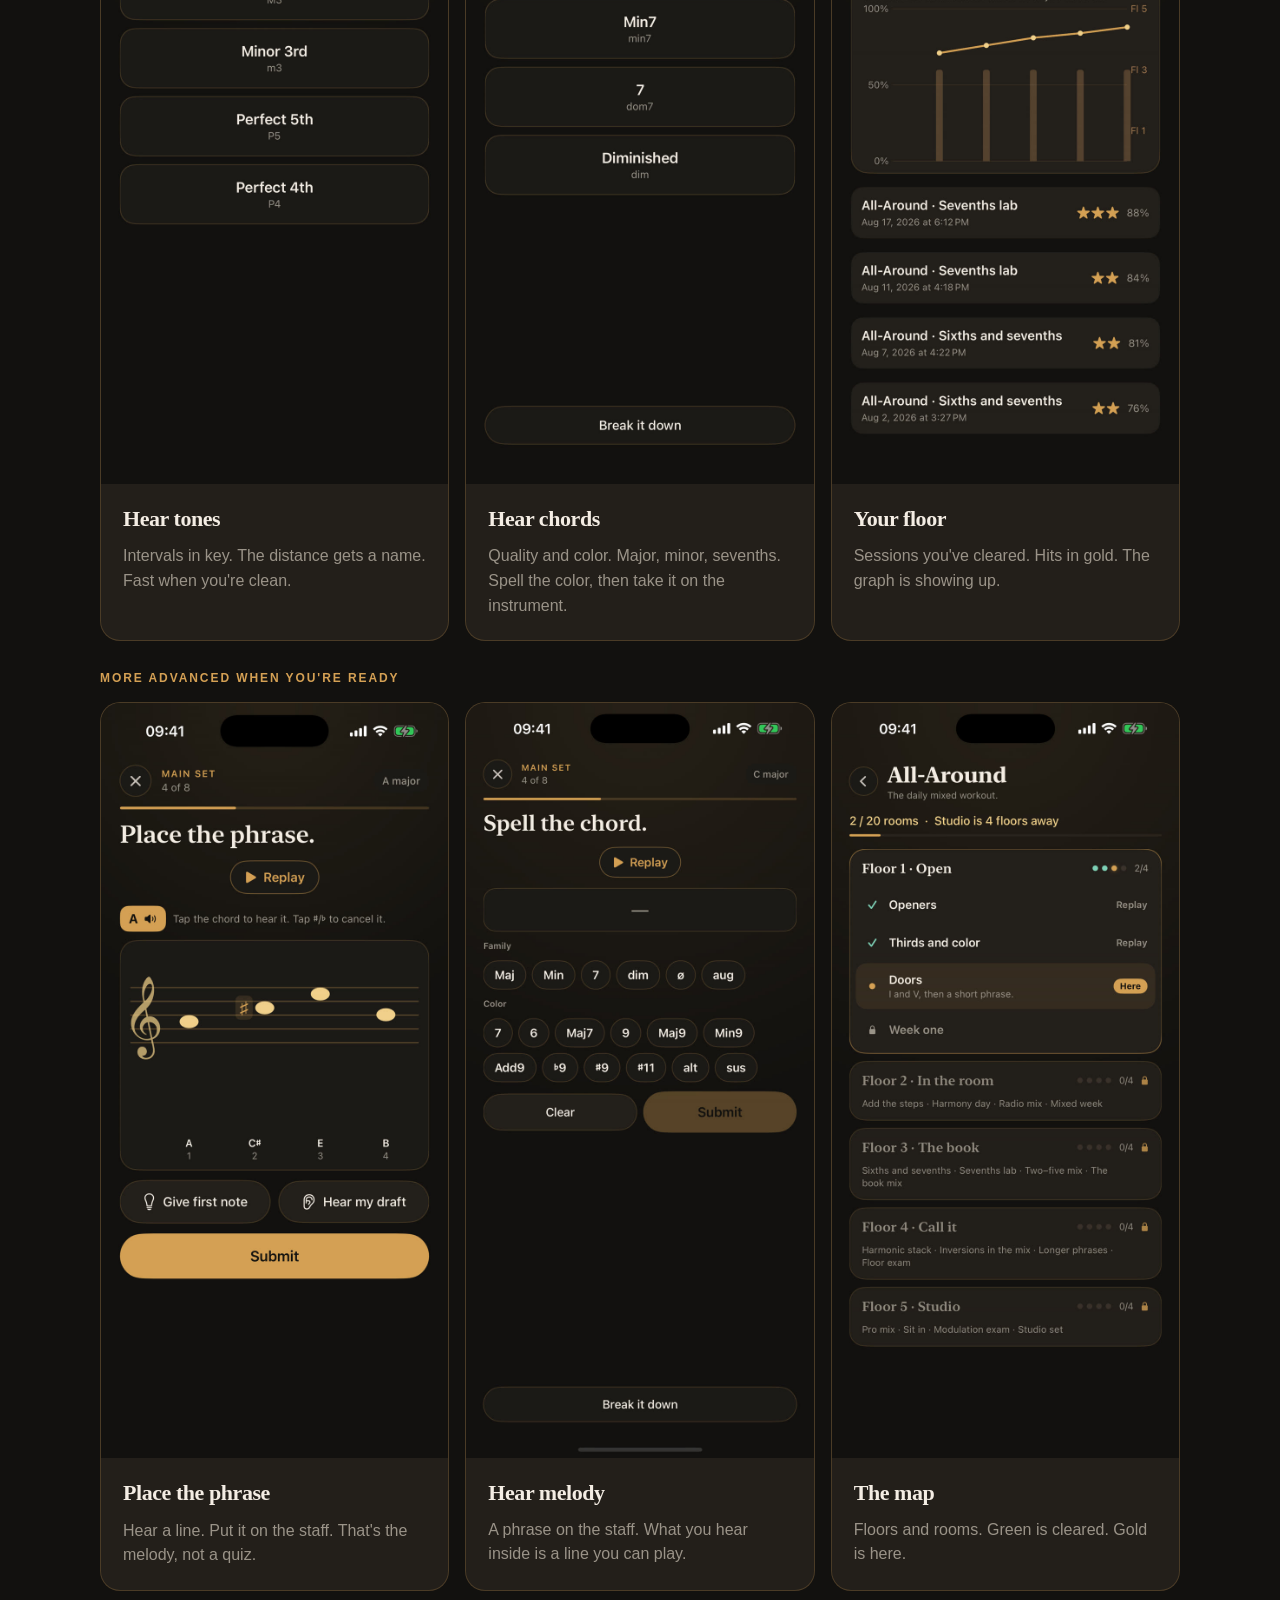
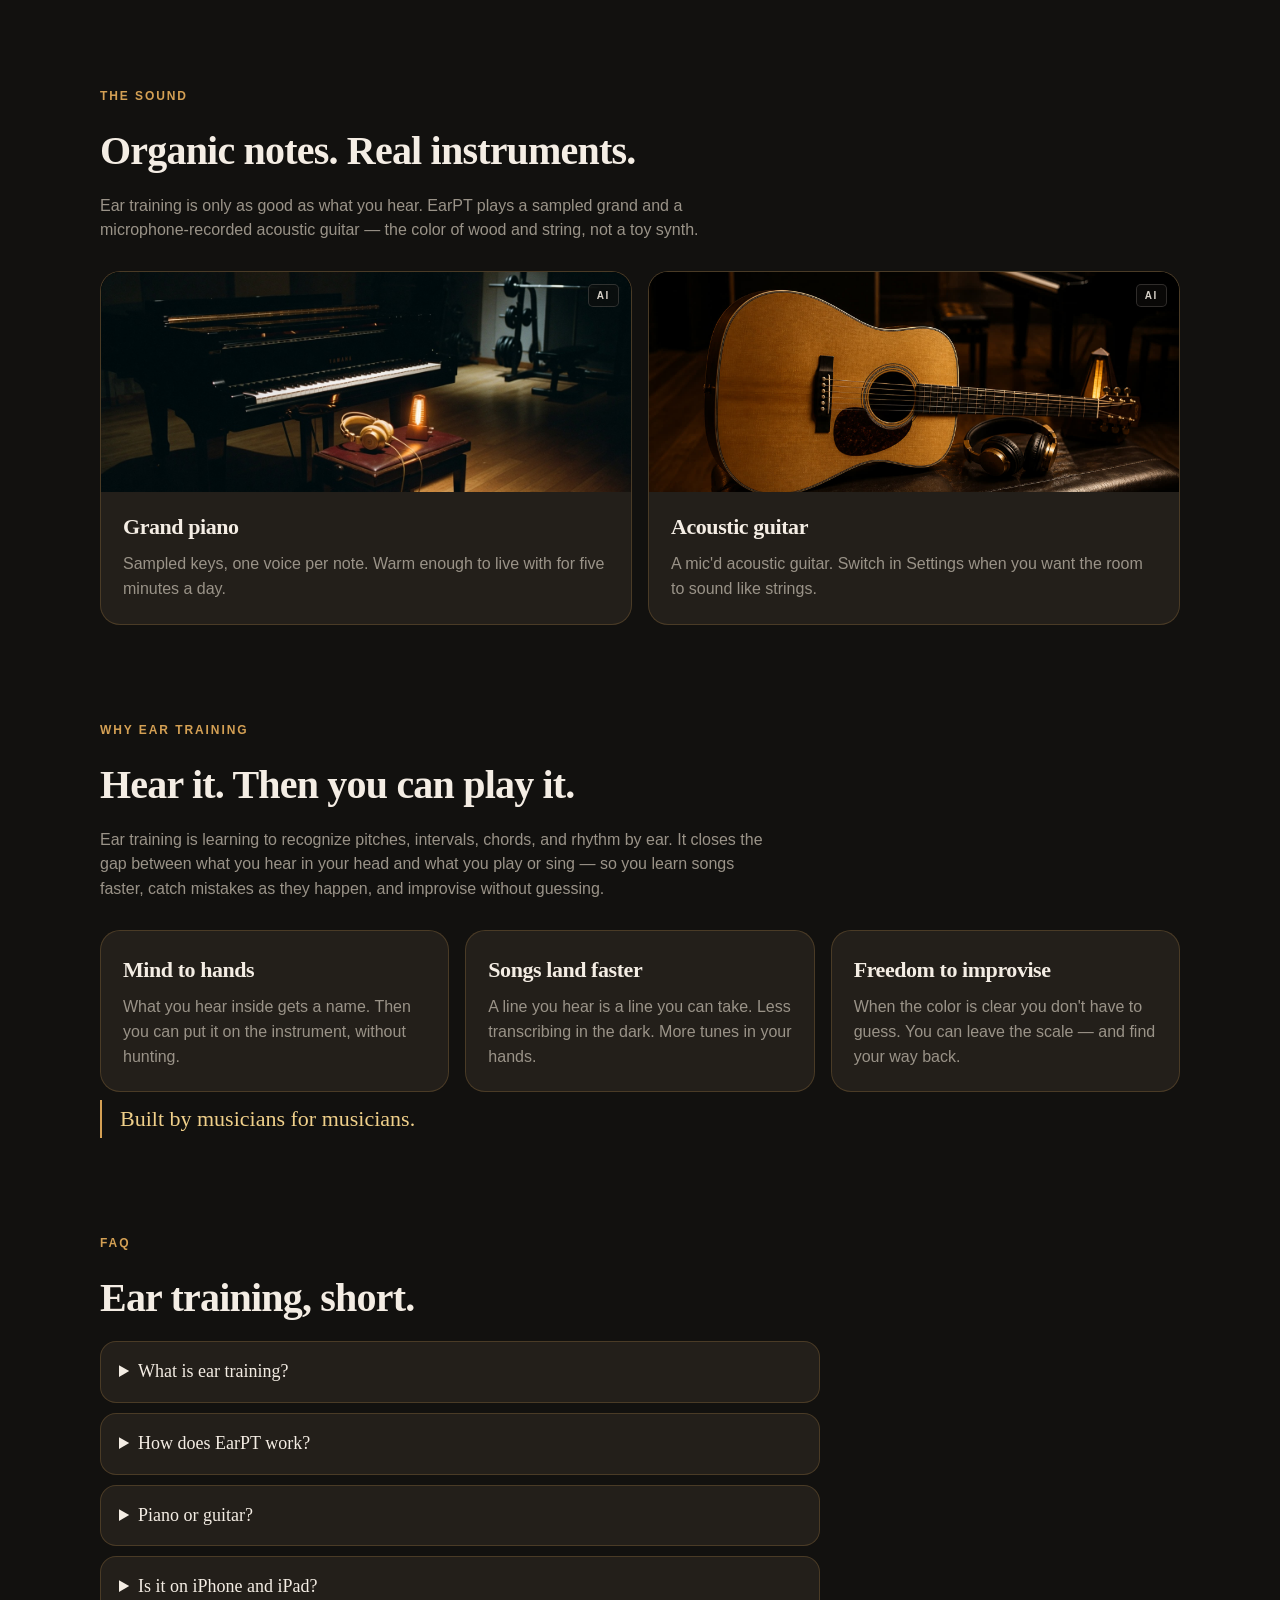
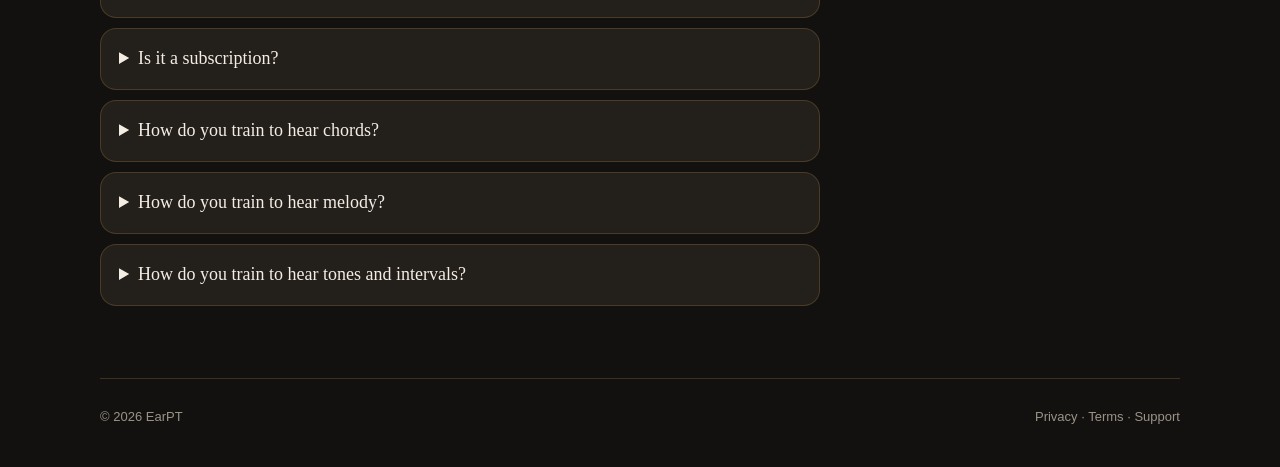
==== commit db32c0ae: "Ease the desktop left fade, and darken the whole photo on small screens. On phone and iPad the copy " ====
--- a/index.html
+++ b/index.html
@@ -37,7 +37,7 @@
   <meta name="apple-itunes-app" content="app-id=6805772784" />
   <link rel="apple-touch-icon" href="/assets/icon.jpg" />
   <link rel="icon" href="/assets/icon.jpg" />
-  <link rel="stylesheet" href="/css/site.css?v=22" />
+  <link rel="stylesheet" href="/css/site.css?v=23" />
   <script type="application/ld+json">
   {
     "@context": "https://schema.org",
--- a/css/site.css
+++ b/css/site.css
@@ -215,11 +215,11 @@
   position: absolute;
   inset: 0;
   background:
-    linear-gradient(to bottom, var(--bg) 0%, rgba(18, 17, 15, 0.88) 8%, rgba(18, 17, 15, 0.4) 18%, rgba(18, 17, 15, 0) 32%),
-    linear-gradient(to right, var(--bg) 0%, var(--bg) 28%, rgba(18, 17, 15, 0.96) 40%, rgba(18, 17, 15, 0.72) 50%, rgba(18, 17, 15, 0.32) 62%, rgba(18, 17, 15, 0.08) 74%, rgba(18, 17, 15, 0) 86%),
-    linear-gradient(to left, var(--bg) 0%, rgba(18, 17, 15, 0) 14%),
+    linear-gradient(to bottom, var(--bg) 0%, rgba(18, 17, 15, 0.82) 7%, rgba(18, 17, 15, 0.32) 16%, rgba(18, 17, 15, 0) 30%),
+    linear-gradient(to right, var(--bg) 0%, var(--bg) 14%, rgba(18, 17, 15, 0.86) 26%, rgba(18, 17, 15, 0.45) 40%, rgba(18, 17, 15, 0.16) 54%, rgba(18, 17, 15, 0) 70%),
+    linear-gradient(to left, var(--bg) 0%, rgba(18, 17, 15, 0) 16%),
     linear-gradient(to top, var(--bg) 0%, rgba(18, 17, 15, 0) 26%),
-    rgba(18, 17, 15, 0.22);
+    rgba(18, 17, 15, 0.14);
   pointer-events: none;
 }
 .hero-phone {
@@ -412,11 +412,8 @@
   }
   .hero-photo::after {
     background:
-      linear-gradient(to bottom, var(--bg) 0%, rgba(18, 17, 15, 0.88) 10%, rgba(18, 17, 15, 0.35) 22%, rgba(18, 17, 15, 0) 36%),
-      linear-gradient(to top, var(--bg) 0%, rgba(18, 17, 15, 0) 26%),
-      linear-gradient(to right, var(--bg) 0%, rgba(18, 17, 15, 0.85) 28%, rgba(18, 17, 15, 0.35) 52%, rgba(18, 17, 15, 0) 72%),
-      linear-gradient(to left, var(--bg) 0%, rgba(18, 17, 15, 0) 14%),
-      rgba(18, 17, 15, 0.22);
+      linear-gradient(to bottom, var(--bg) 0%, rgba(18, 17, 15, 0.78) 12%, rgba(18, 17, 15, 0.58) 42%, rgba(18, 17, 15, 0.48) 100%),
+      rgba(18, 17, 15, 0.42);
   }
   .hero-phone {
     width: min(196px, 46%);
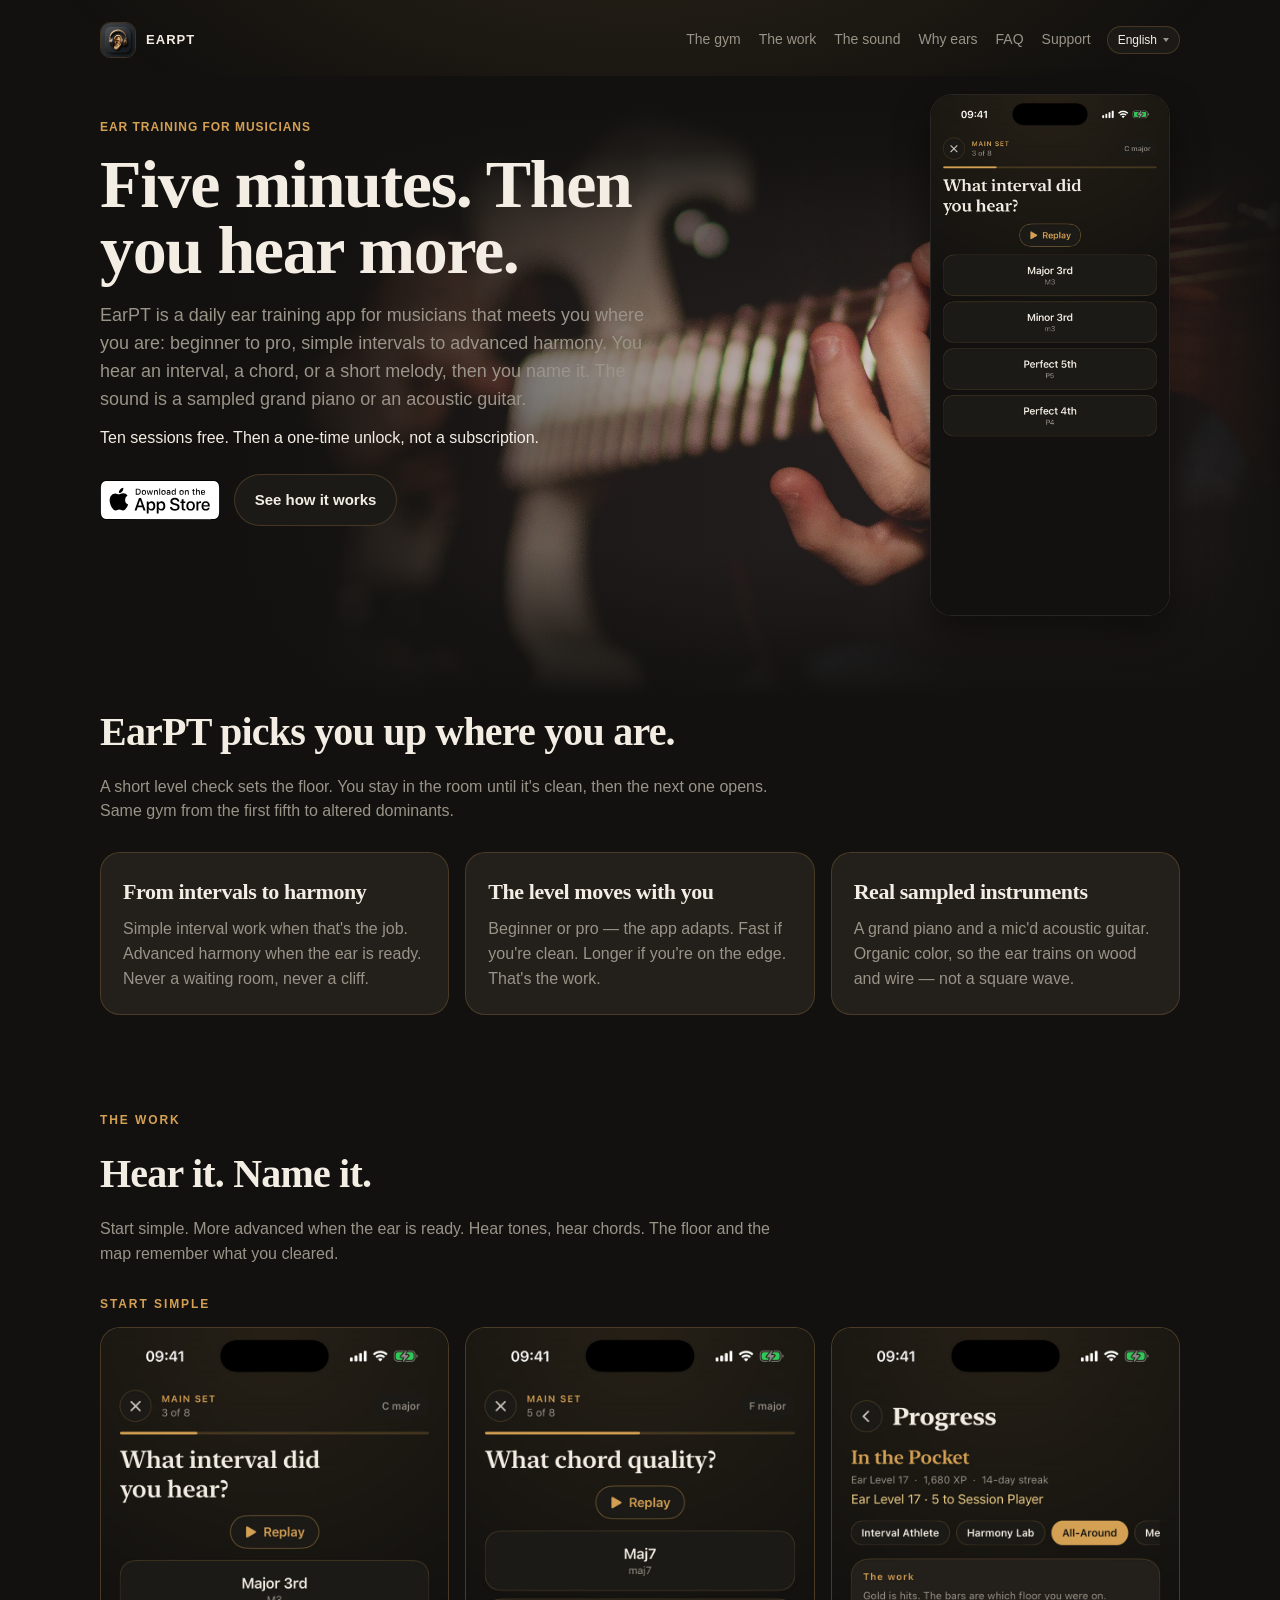
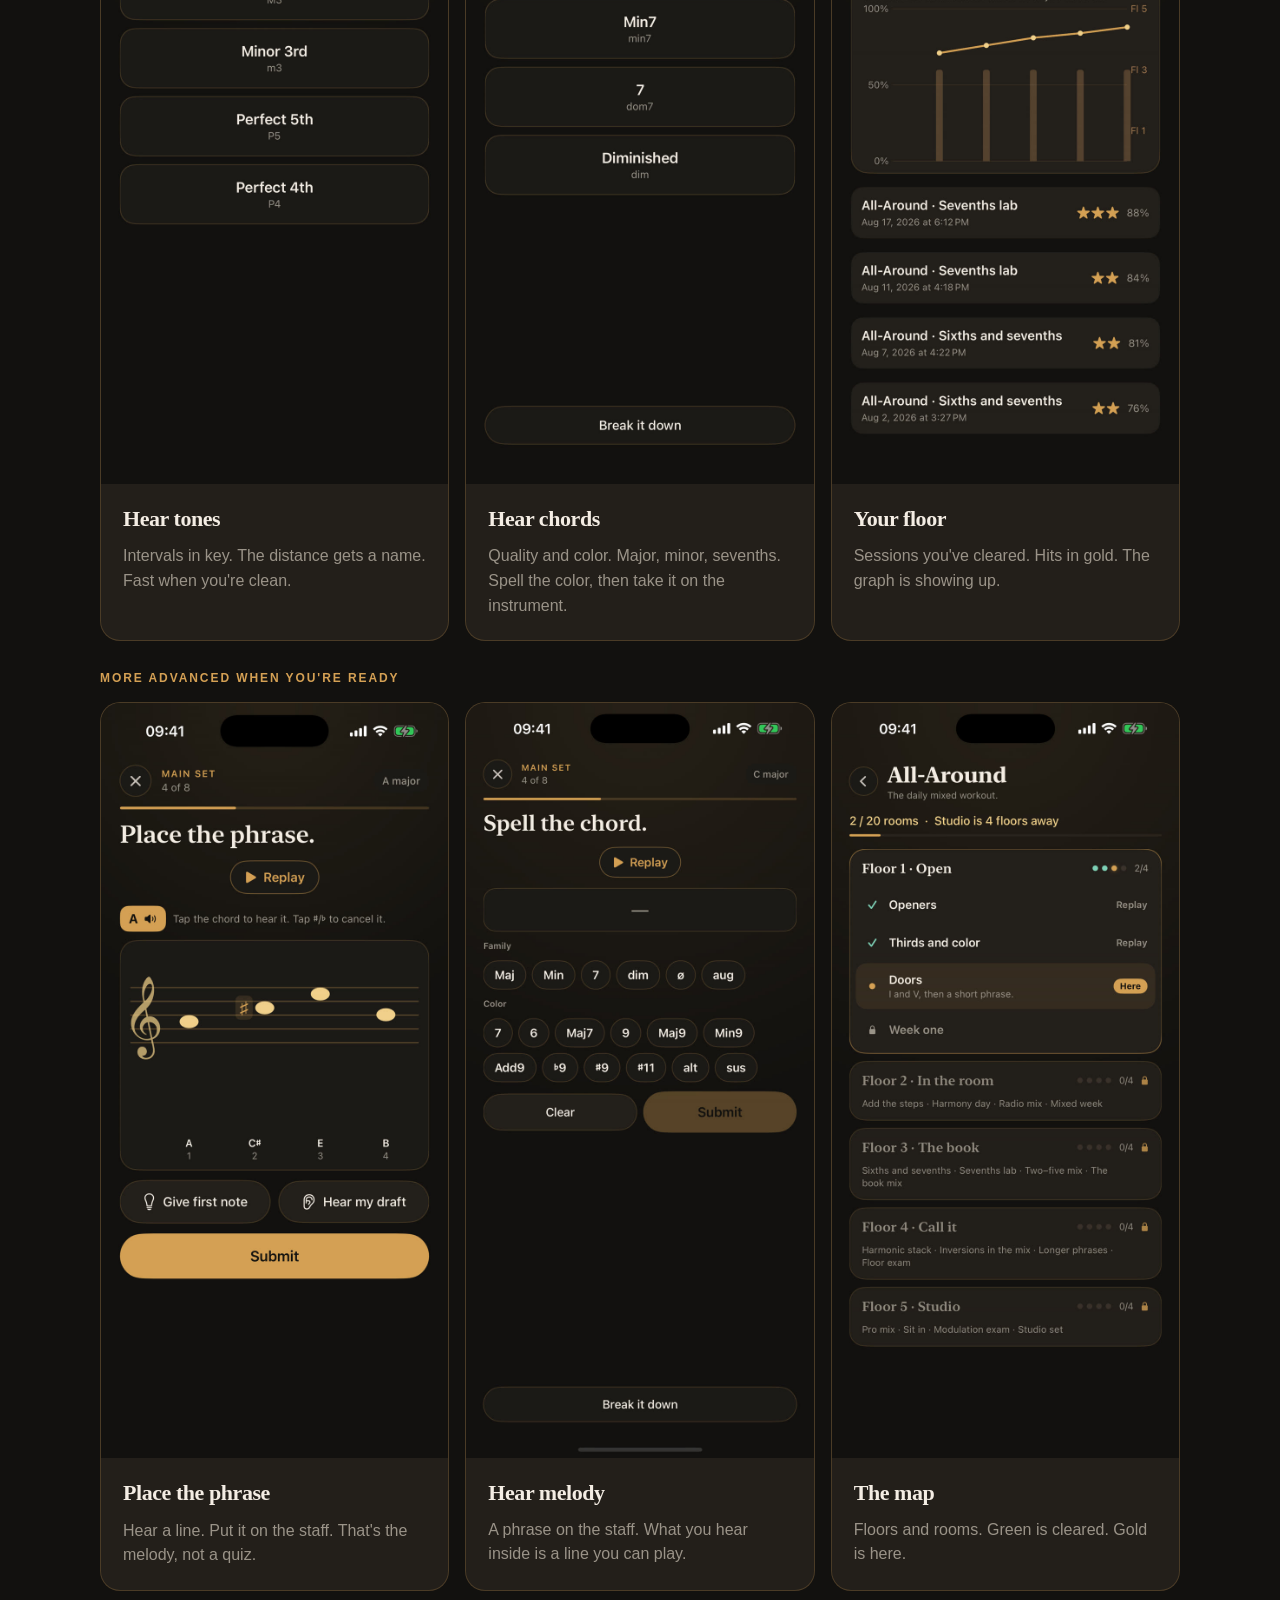
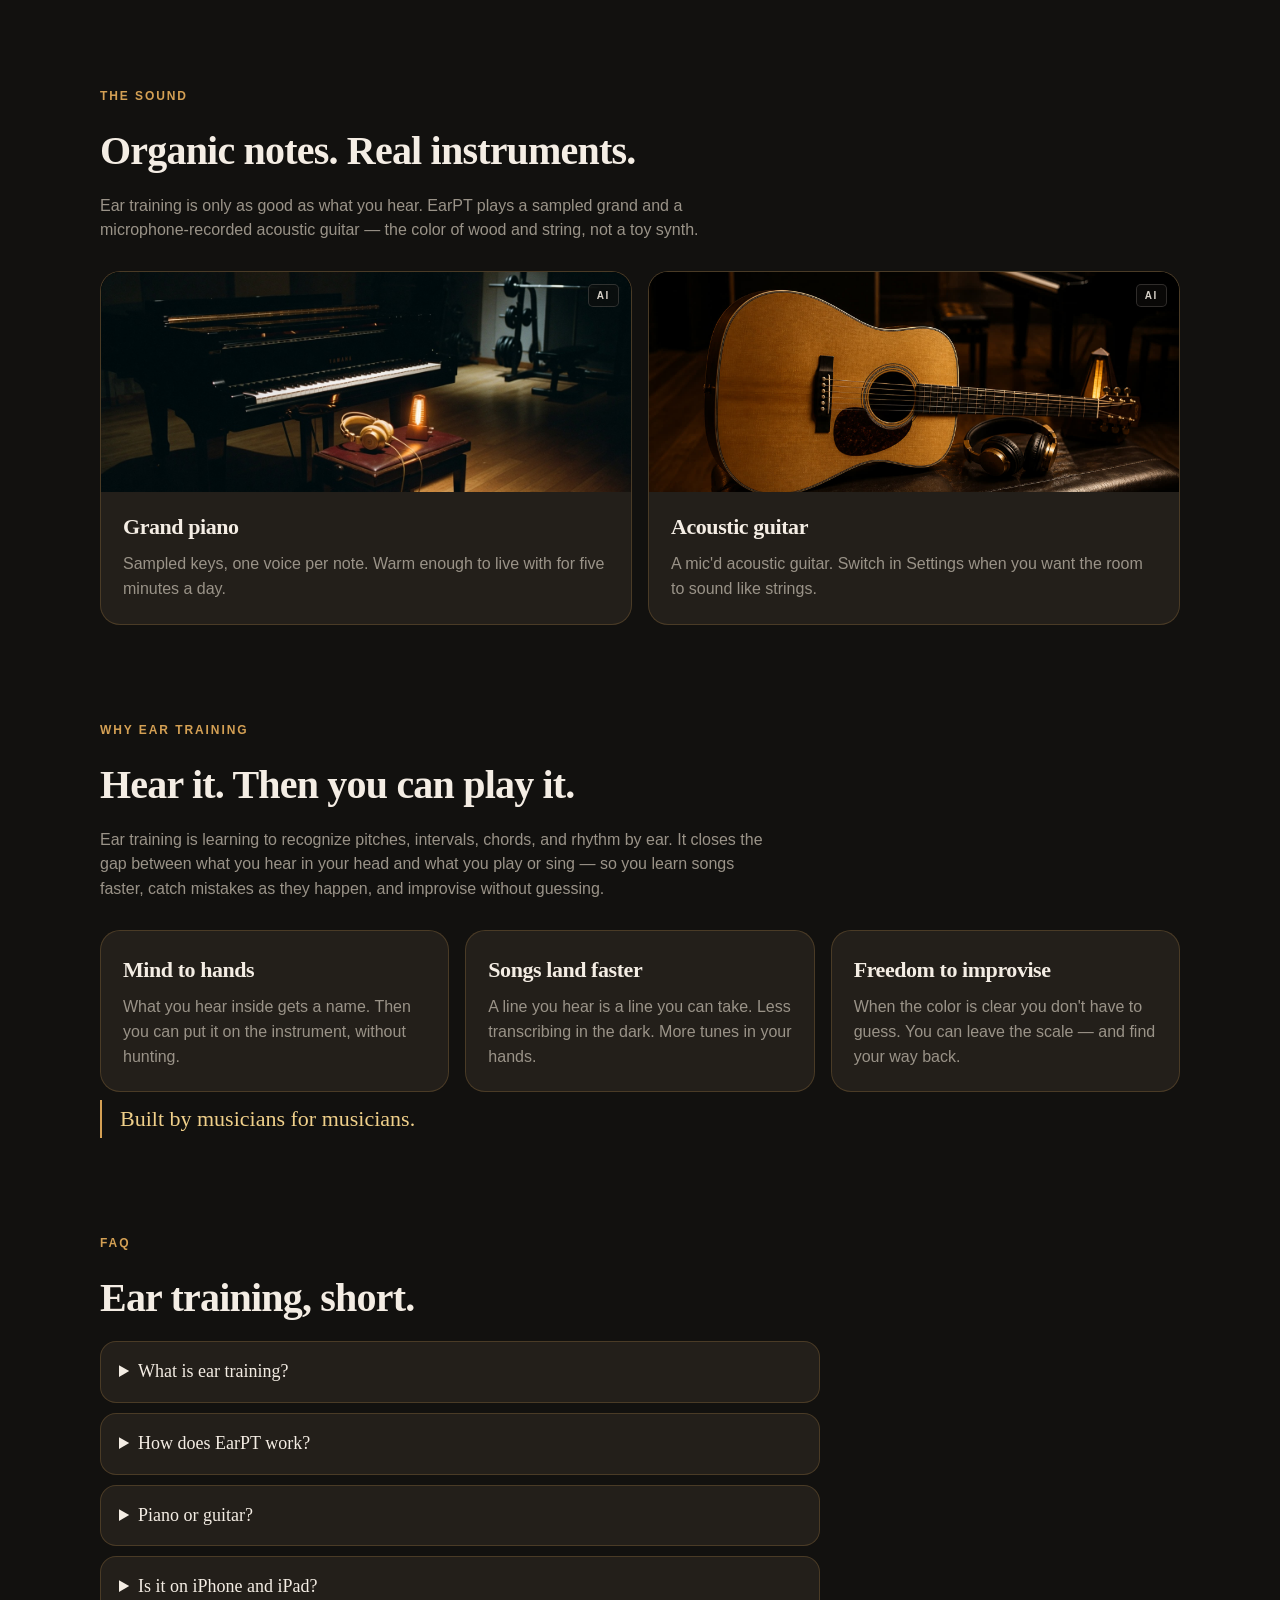
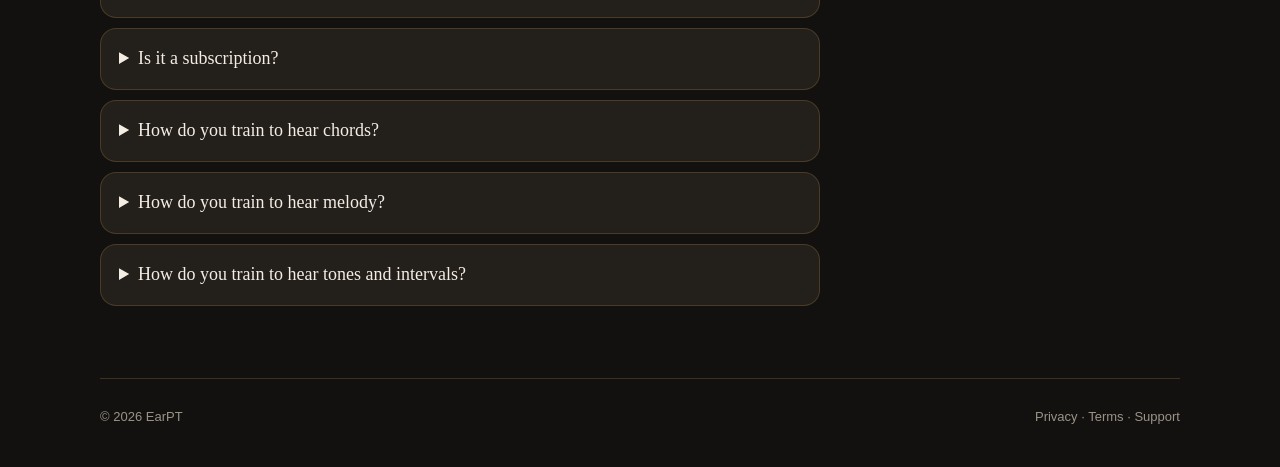
==== commit ca8d2750: "Start the guitar below the menu and fade it into the dark header. The previous full-bleed-behind-nav" ====
--- a/index.html
+++ b/index.html
@@ -37,7 +37,7 @@
   <meta name="apple-itunes-app" content="app-id=6805772784" />
   <link rel="apple-touch-icon" href="/assets/icon.jpg" />
   <link rel="icon" href="/assets/icon.jpg" />
-  <link rel="stylesheet" href="/css/site.css?v=23" />
+  <link rel="stylesheet" href="/css/site.css?v=24" />
   <script type="application/ld+json">
   {
     "@context": "https://schema.org",
@@ -129,7 +129,6 @@
   </script>
 </head>
 <body>
-  <div class="hero-photo" role="img" aria-hidden="true"></div>
   <div class="wrap">
     <nav class="nav">
       <a class="brand" href="/"><img src="/assets/icon.jpg" alt="" /> EarPT</a>
@@ -145,7 +144,8 @@
     </nav>
 
     <header class="hero">
-        <div class="hero-copy">
+      <div class="hero-photo" role="img" aria-hidden="true"></div>
+      <div class="hero-copy">
         <p class="kicker" data-i18n="kicker">Ear training for musicians</p>
         <h1 data-i18n="heroTitle">Five minutes. Then you hear more.</h1>
         <p class="lede" data-i18n="heroLede">EarPT is a daily ear training app for musicians that meets you where you are: beginner to pro, simple intervals to advanced harmony. You hear an interval, a chord, or a short melody, then you name it. The sound is a sampled grand piano or an acoustic guitar.</p>
--- a/css/site.css
+++ b/css/site.css
@@ -202,12 +202,12 @@
   position: absolute;
   z-index: 0;
   top: 0;
-  left: 0;
-  width: 100%;
-  height: min(780px, 92vh);
+  left: -6%;
+  right: -10%;
+  height: min(620px, 78vh);
   background-image: url("/assets/feel-hero.jpg?v=2");
   background-size: cover;
-  background-position: 28% 12%;
+  background-position: 28% 22%;
   pointer-events: none;
 }
 .hero-photo::after {
@@ -215,10 +215,10 @@
   position: absolute;
   inset: 0;
   background:
-    linear-gradient(to bottom, var(--bg) 0%, rgba(18, 17, 15, 0.82) 7%, rgba(18, 17, 15, 0.32) 16%, rgba(18, 17, 15, 0) 30%),
+    linear-gradient(to bottom, var(--bg) 0%, var(--bg) 4%, rgba(18, 17, 15, 0.88) 12%, rgba(18, 17, 15, 0.4) 24%, rgba(18, 17, 15, 0) 42%),
     linear-gradient(to right, var(--bg) 0%, var(--bg) 14%, rgba(18, 17, 15, 0.86) 26%, rgba(18, 17, 15, 0.45) 40%, rgba(18, 17, 15, 0.16) 54%, rgba(18, 17, 15, 0) 70%),
     linear-gradient(to left, var(--bg) 0%, rgba(18, 17, 15, 0) 16%),
-    linear-gradient(to top, var(--bg) 0%, rgba(18, 17, 15, 0) 26%),
+    linear-gradient(to top, var(--bg) 0%, rgba(18, 17, 15, 0) 24%),
     rgba(18, 17, 15, 0.14);
   pointer-events: none;
 }
@@ -406,9 +406,10 @@
   .hero, .grid-3, .grid-2 { grid-template-columns: 1fr; }
   .hero { padding-top: 16px; padding-bottom: 80px; }
   .hero-photo {
-    top: 0;
-    height: min(820px, 100vh);
-    background-position: 30% 18%;
+    left: -4%;
+    right: -4%;
+    height: min(560px, 70vh);
+    background-position: 30% 24%;
   }
   .hero-photo::after {
     background:
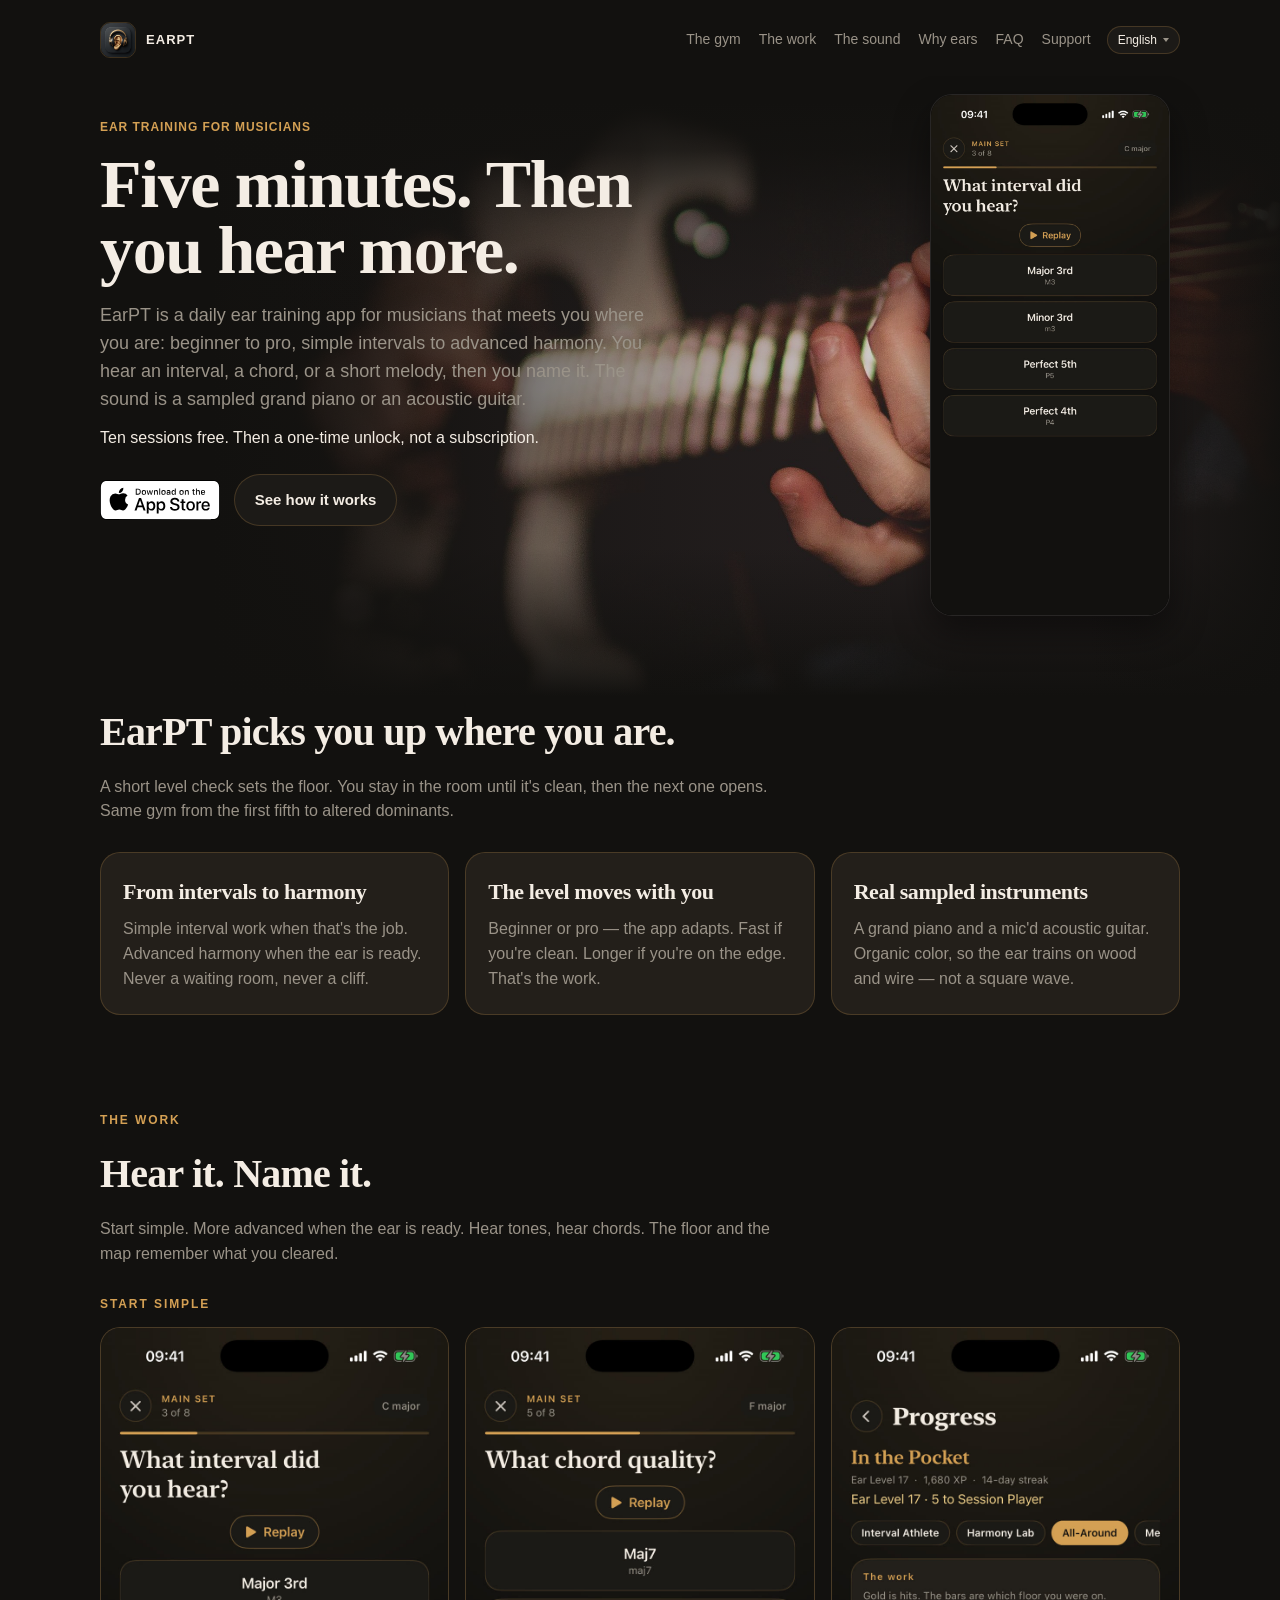
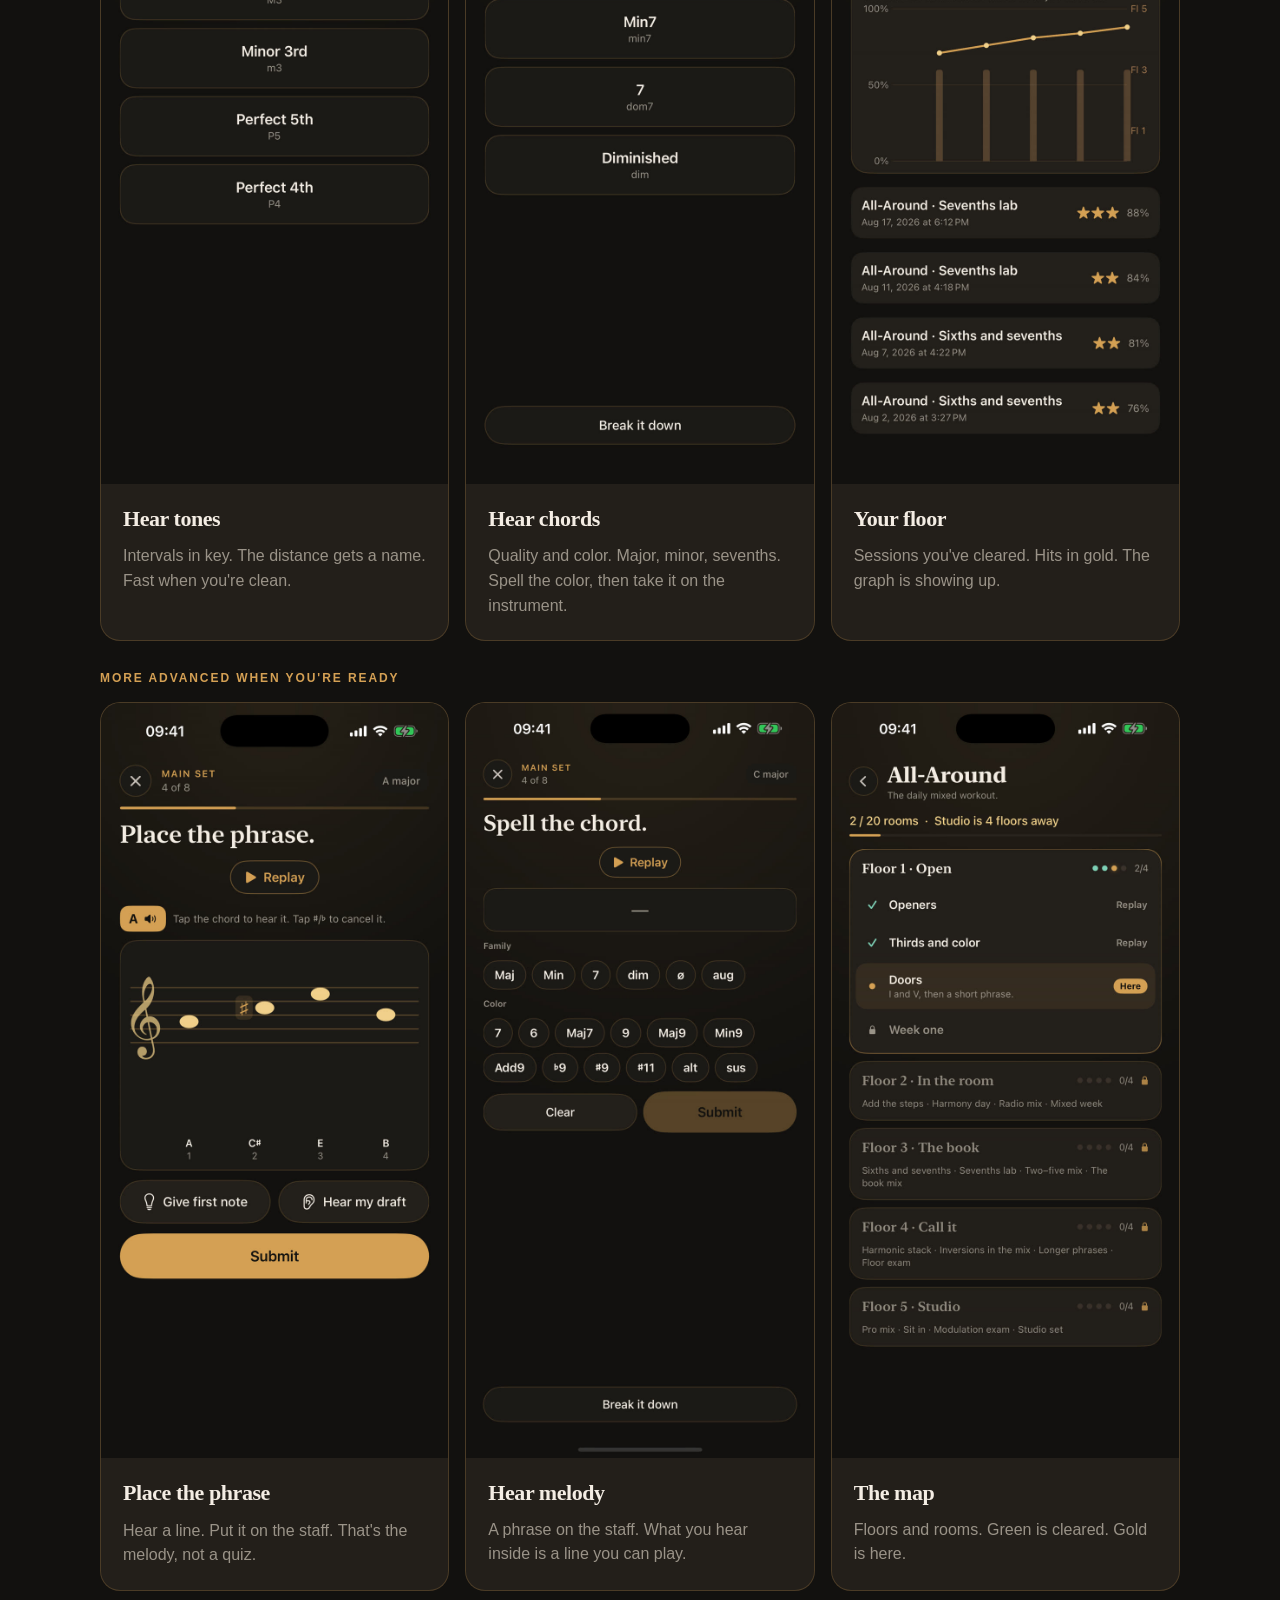
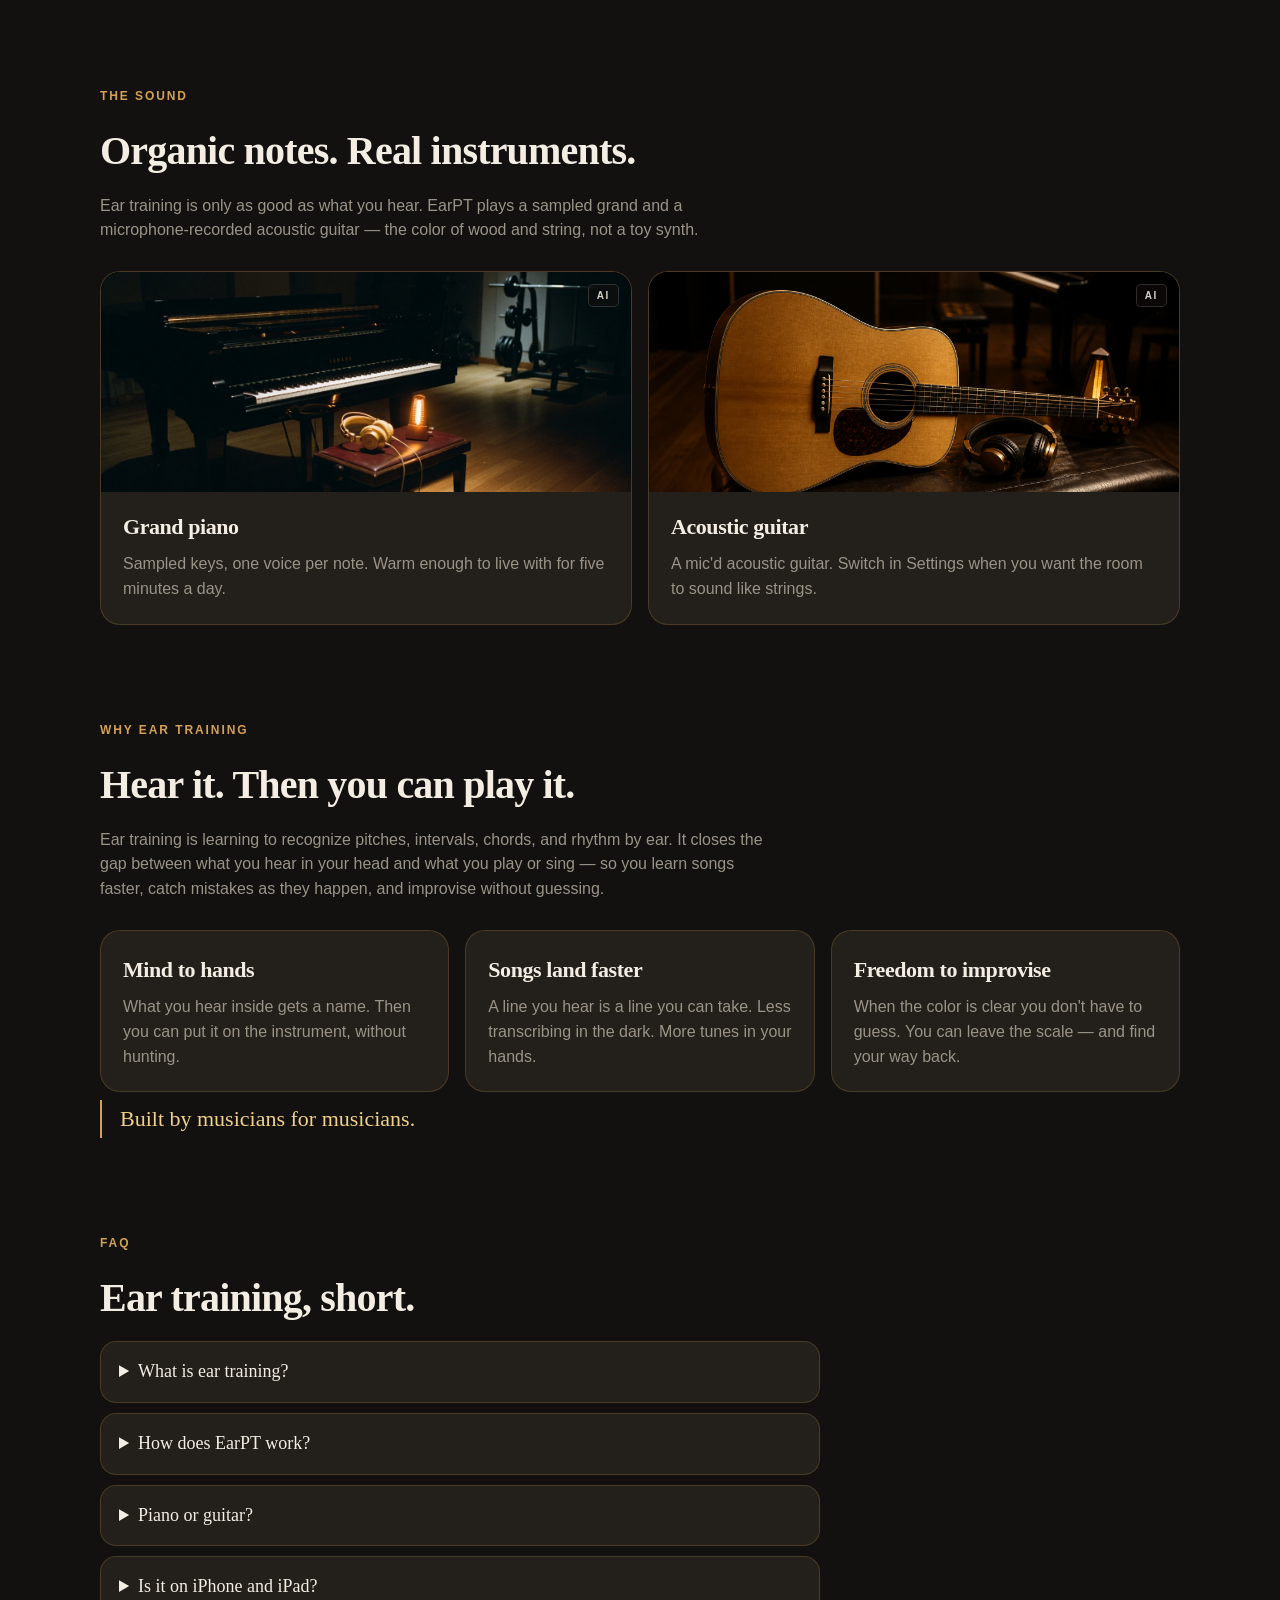
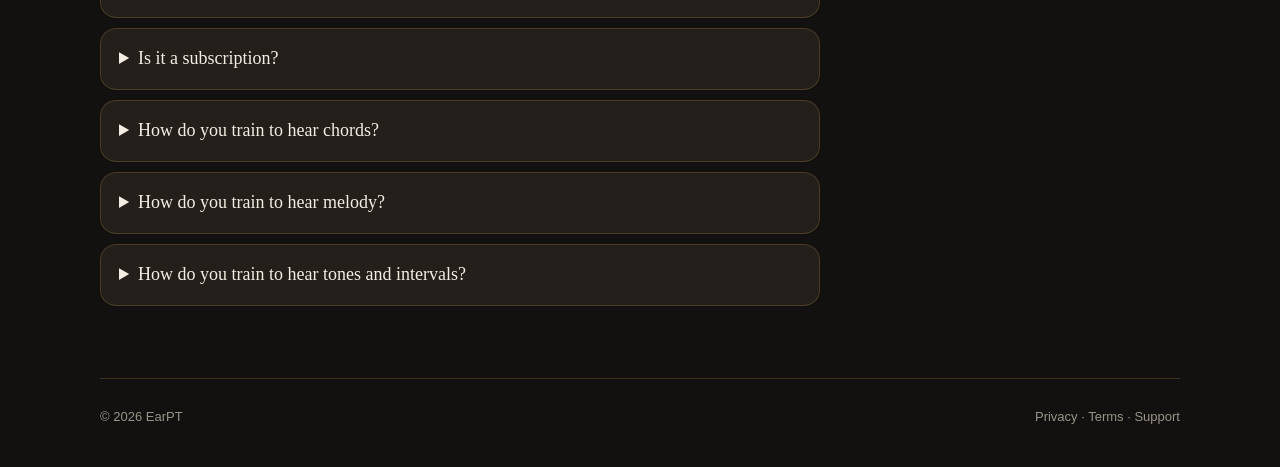
==== commit ff504f14: "Put a solid charcoal bar behind the menu, in front of the glow. The gold wash stays on the page when" ====
--- a/index.html
+++ b/index.html
@@ -37,7 +37,7 @@
   <meta name="apple-itunes-app" content="app-id=6805772784" />
   <link rel="apple-touch-icon" href="/assets/icon.jpg" />
   <link rel="icon" href="/assets/icon.jpg" />
-  <link rel="stylesheet" href="/css/site.css?v=24" />
+  <link rel="stylesheet" href="/css/site.css?v=25" />
   <script type="application/ld+json">
   {
     "@context": "https://schema.org",
@@ -129,7 +129,8 @@
   </script>
 </head>
 <body>
-  <div class="wrap">
+  <div class="topbar">
+    <div class="wrap">
     <nav class="nav">
       <a class="brand" href="/"><img src="/assets/icon.jpg" alt="" /> EarPT</a>
       <div class="nav-links">
@@ -142,7 +143,9 @@
       </div>
       <div class="lang" data-lang></div>
     </nav>
-
+    </div>
+  </div>
+  <div class="wrap">
     <header class="hero">
       <div class="hero-photo" role="img" aria-hidden="true"></div>
       <div class="hero-copy">
--- a/css/site.css
+++ b/css/site.css
@@ -43,16 +43,19 @@
   margin: 0 auto;
 }
 
+.topbar {
+  position: relative;
+  z-index: 5;
+  background: var(--bg);
+}
+
 .nav {
   position: relative;
-  z-index: 3;
   display: grid;
   grid-template-columns: auto minmax(0, 1fr) auto;
   align-items: center;
   padding: 22px 0 18px;
   gap: 12px 16px;
-  position: relative;
-  z-index: 40;
 }
 .brand {
   display: flex;
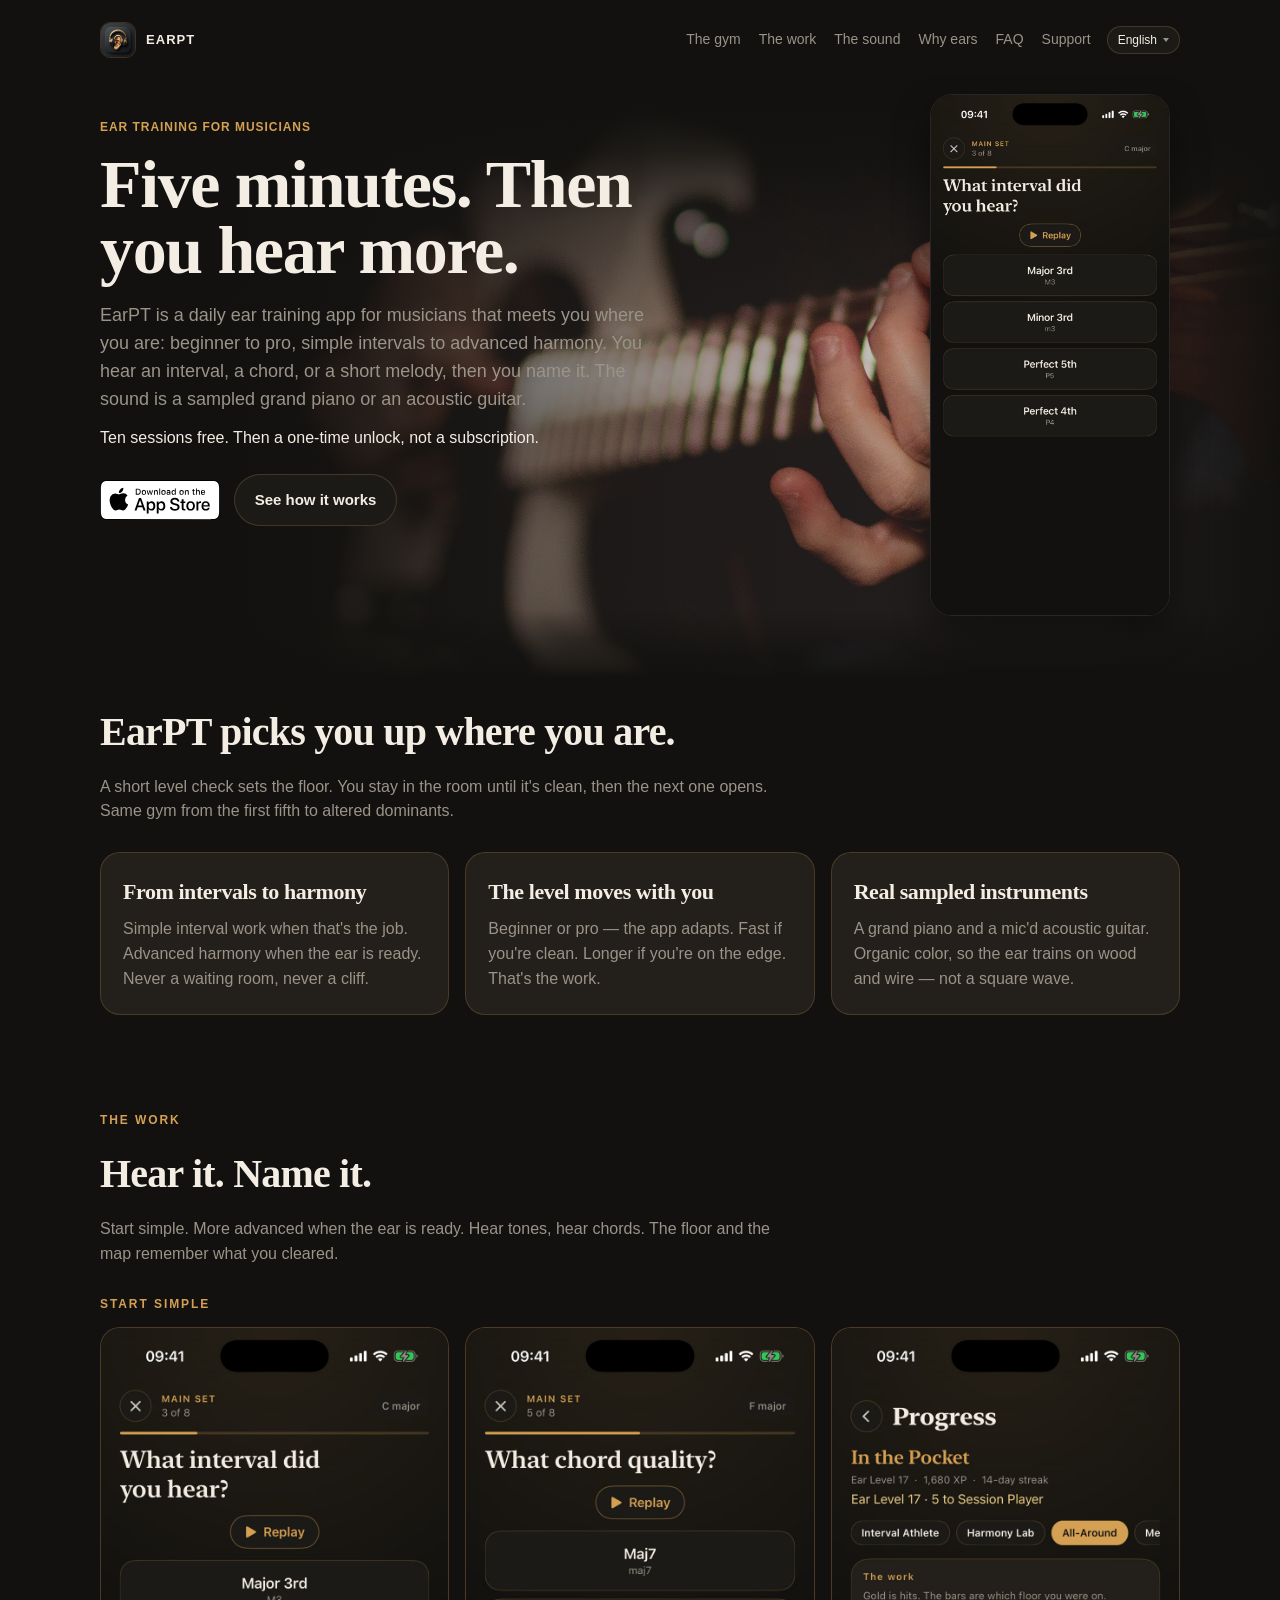
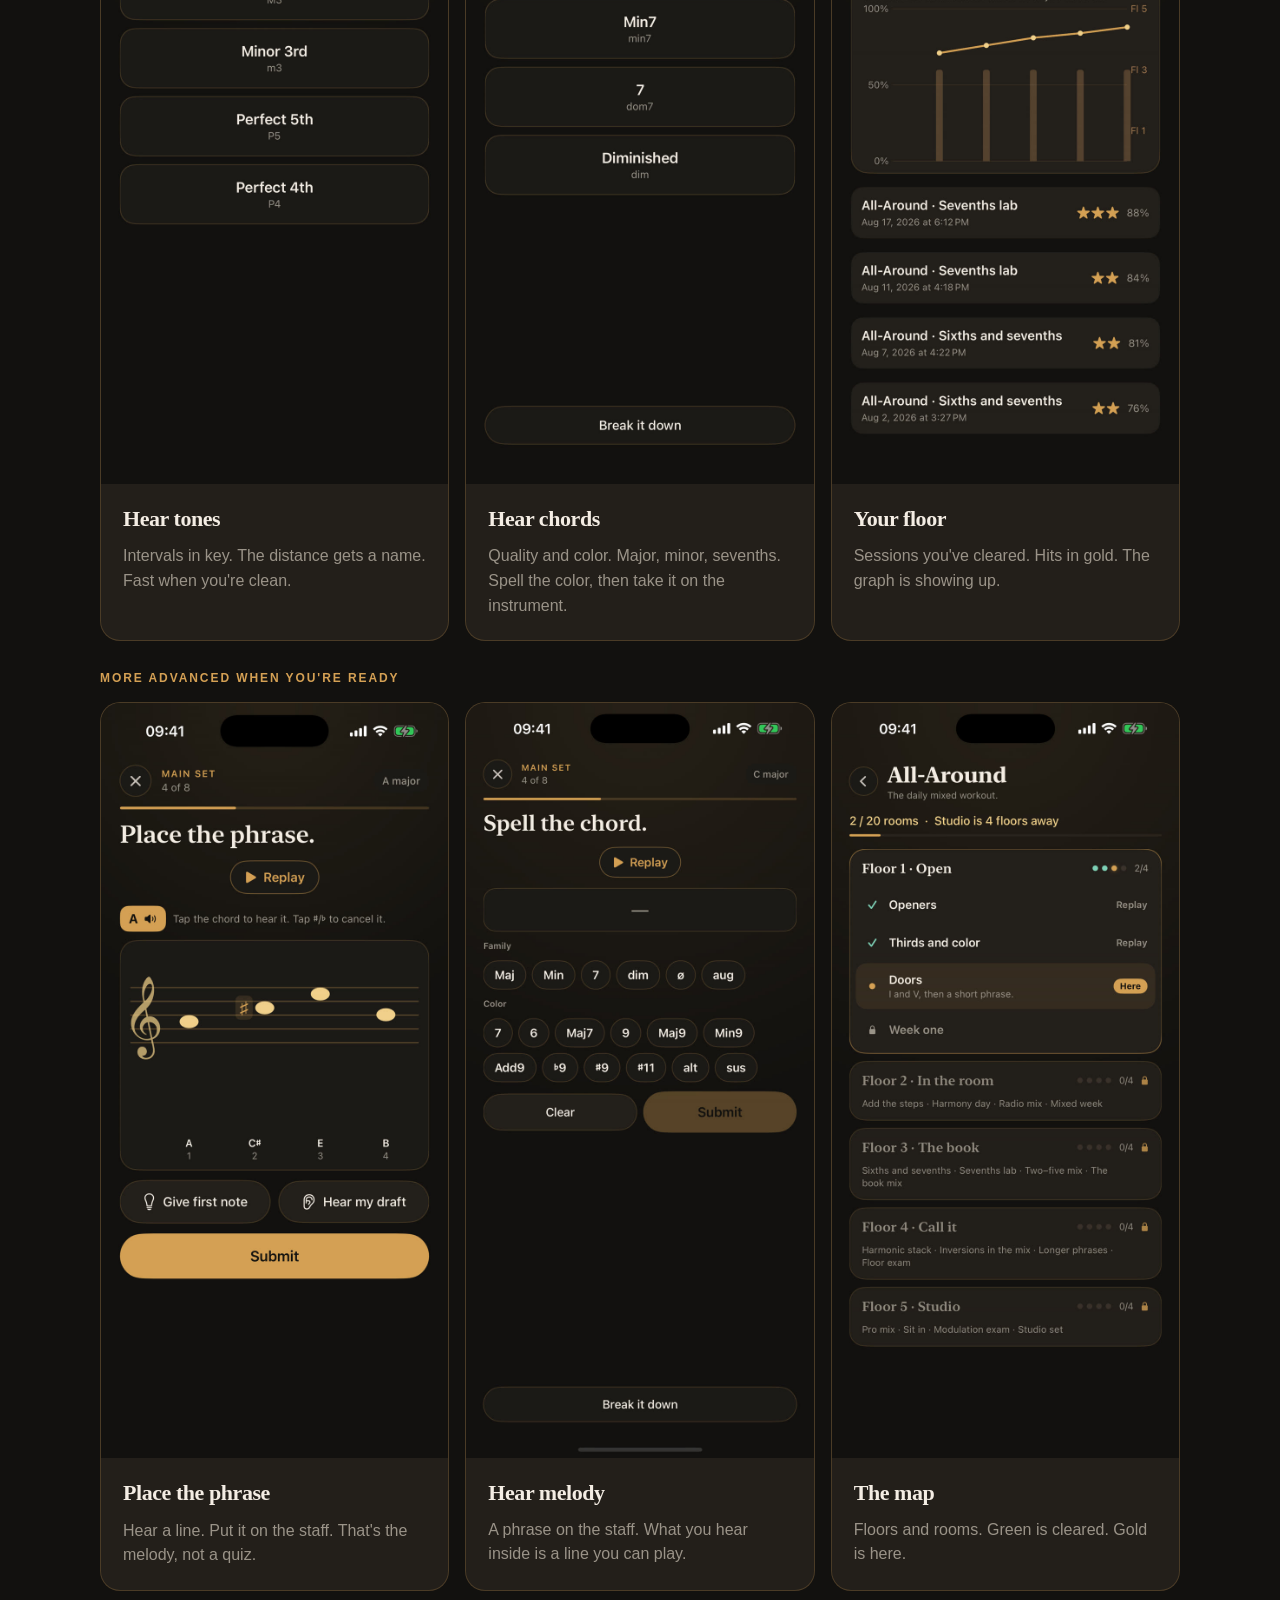
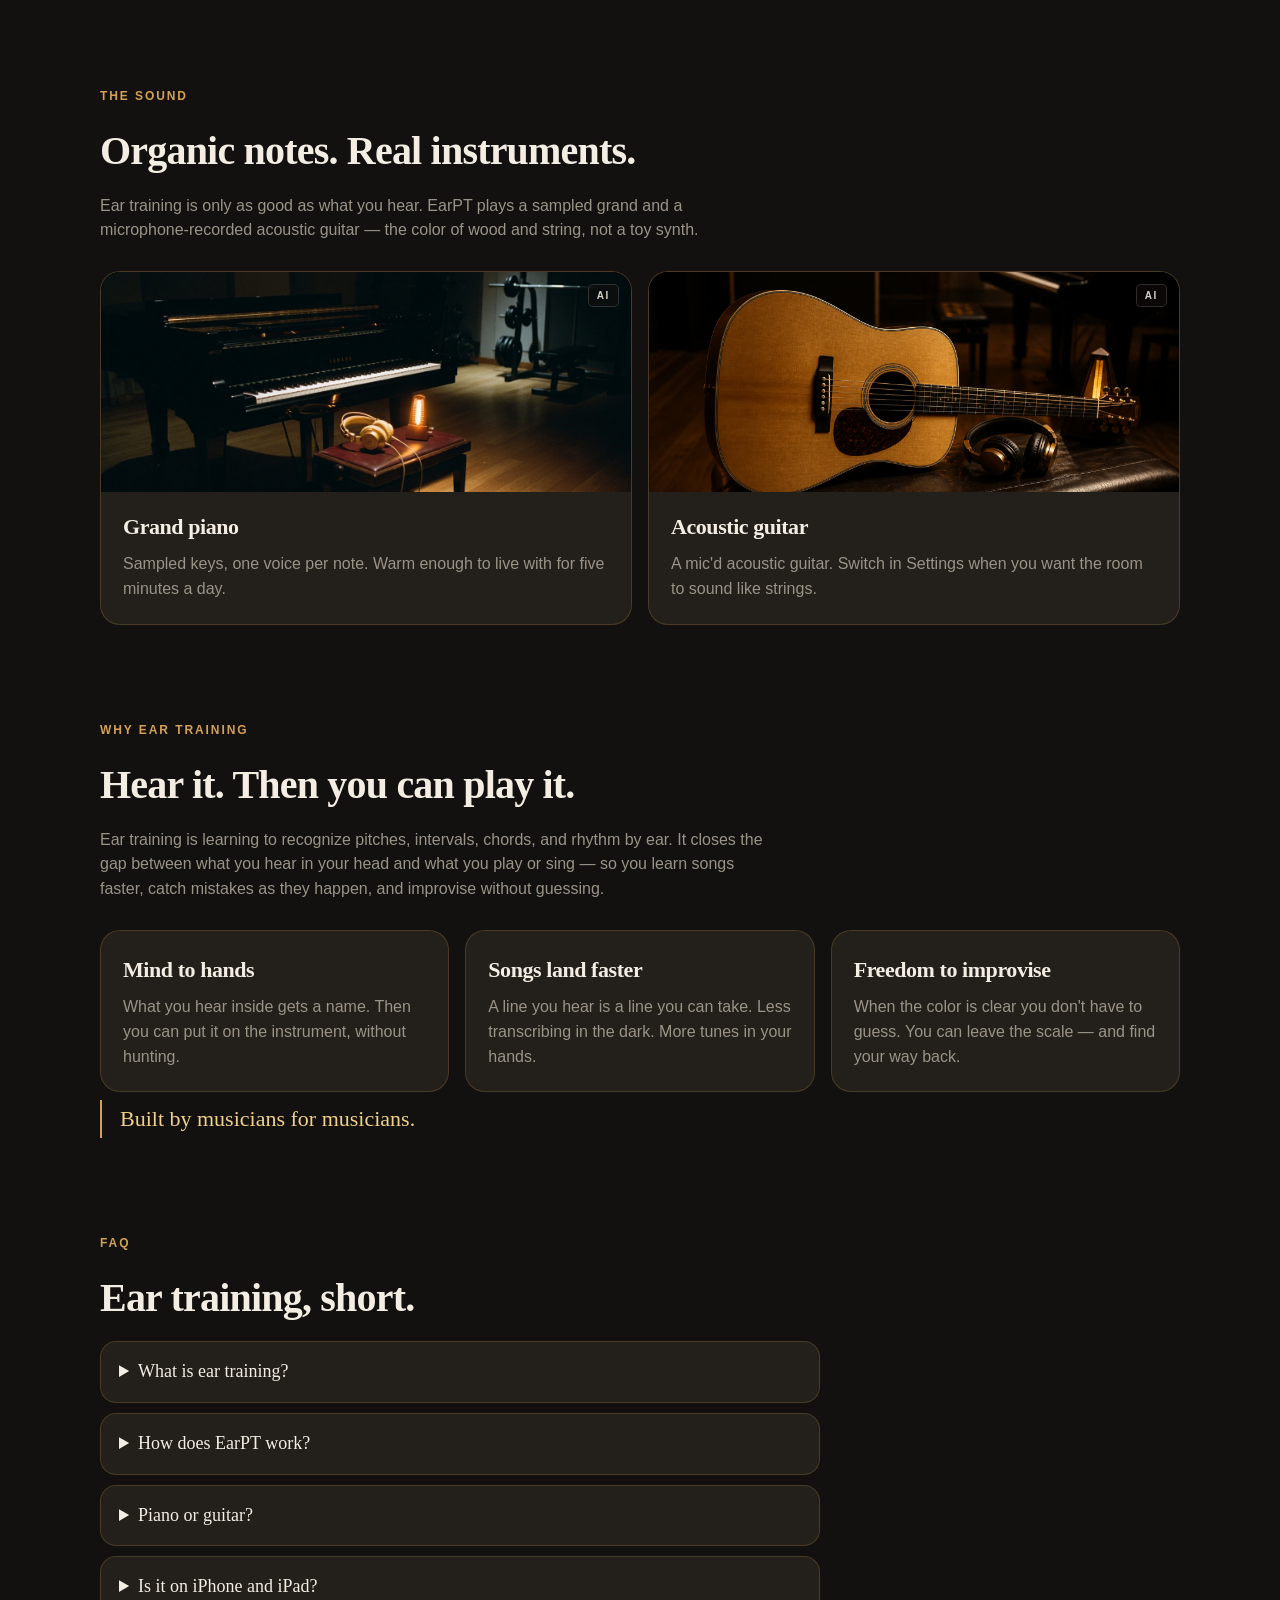
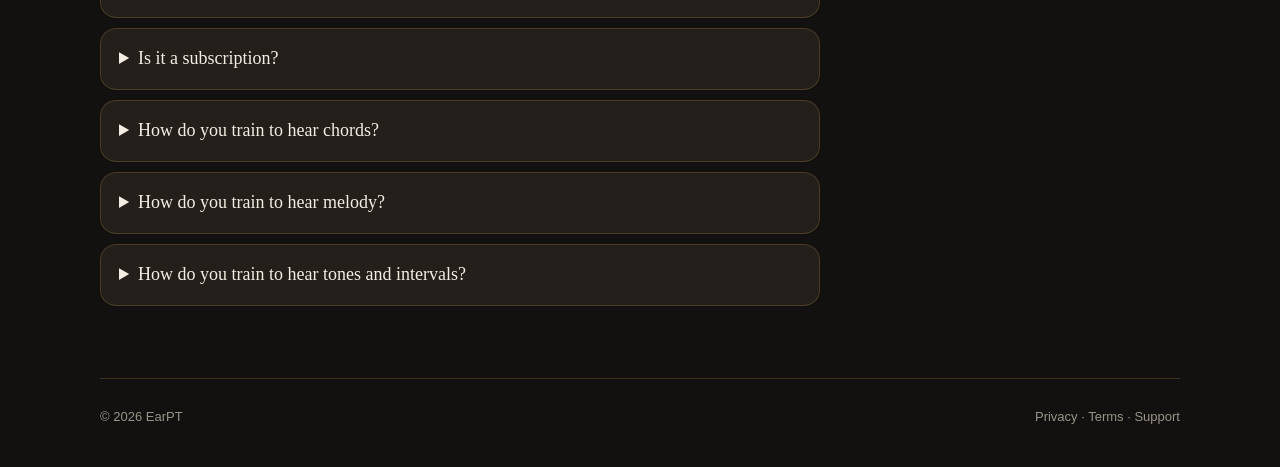
==== commit f2be69ab: "Harden the fade at the bottom of the guitar photo, and darken it a little overall. The bottom edge g" ====
--- a/index.html
+++ b/index.html
@@ -37,7 +37,7 @@
   <meta name="apple-itunes-app" content="app-id=6805772784" />
   <link rel="apple-touch-icon" href="/assets/icon.jpg" />
   <link rel="icon" href="/assets/icon.jpg" />
-  <link rel="stylesheet" href="/css/site.css?v=25" />
+  <link rel="stylesheet" href="/css/site.css?v=26" />
   <script type="application/ld+json">
   {
     "@context": "https://schema.org",
--- a/css/site.css
+++ b/css/site.css
@@ -221,8 +221,8 @@
     linear-gradient(to bottom, var(--bg) 0%, var(--bg) 4%, rgba(18, 17, 15, 0.88) 12%, rgba(18, 17, 15, 0.4) 24%, rgba(18, 17, 15, 0) 42%),
     linear-gradient(to right, var(--bg) 0%, var(--bg) 14%, rgba(18, 17, 15, 0.86) 26%, rgba(18, 17, 15, 0.45) 40%, rgba(18, 17, 15, 0.16) 54%, rgba(18, 17, 15, 0) 70%),
     linear-gradient(to left, var(--bg) 0%, rgba(18, 17, 15, 0) 16%),
-    linear-gradient(to top, var(--bg) 0%, rgba(18, 17, 15, 0) 24%),
-    rgba(18, 17, 15, 0.14);
+    linear-gradient(to top, var(--bg) 0%, var(--bg) 3%, rgba(18, 17, 15, 0.7) 7%, rgba(18, 17, 15, 0) 14%),
+    rgba(18, 17, 15, 0.2);
   pointer-events: none;
 }
 .hero-phone {
@@ -416,8 +416,9 @@
   }
   .hero-photo::after {
     background:
-      linear-gradient(to bottom, var(--bg) 0%, rgba(18, 17, 15, 0.78) 12%, rgba(18, 17, 15, 0.58) 42%, rgba(18, 17, 15, 0.48) 100%),
-      rgba(18, 17, 15, 0.42);
+      linear-gradient(to top, var(--bg) 0%, var(--bg) 5%, rgba(18, 17, 15, 0.75) 10%, rgba(18, 17, 15, 0) 16%),
+      linear-gradient(to bottom, var(--bg) 0%, rgba(18, 17, 15, 0.78) 12%, rgba(18, 17, 15, 0.55) 42%, rgba(18, 17, 15, 0.42) 100%),
+      rgba(18, 17, 15, 0.48);
   }
   .hero-phone {
     width: min(196px, 46%);
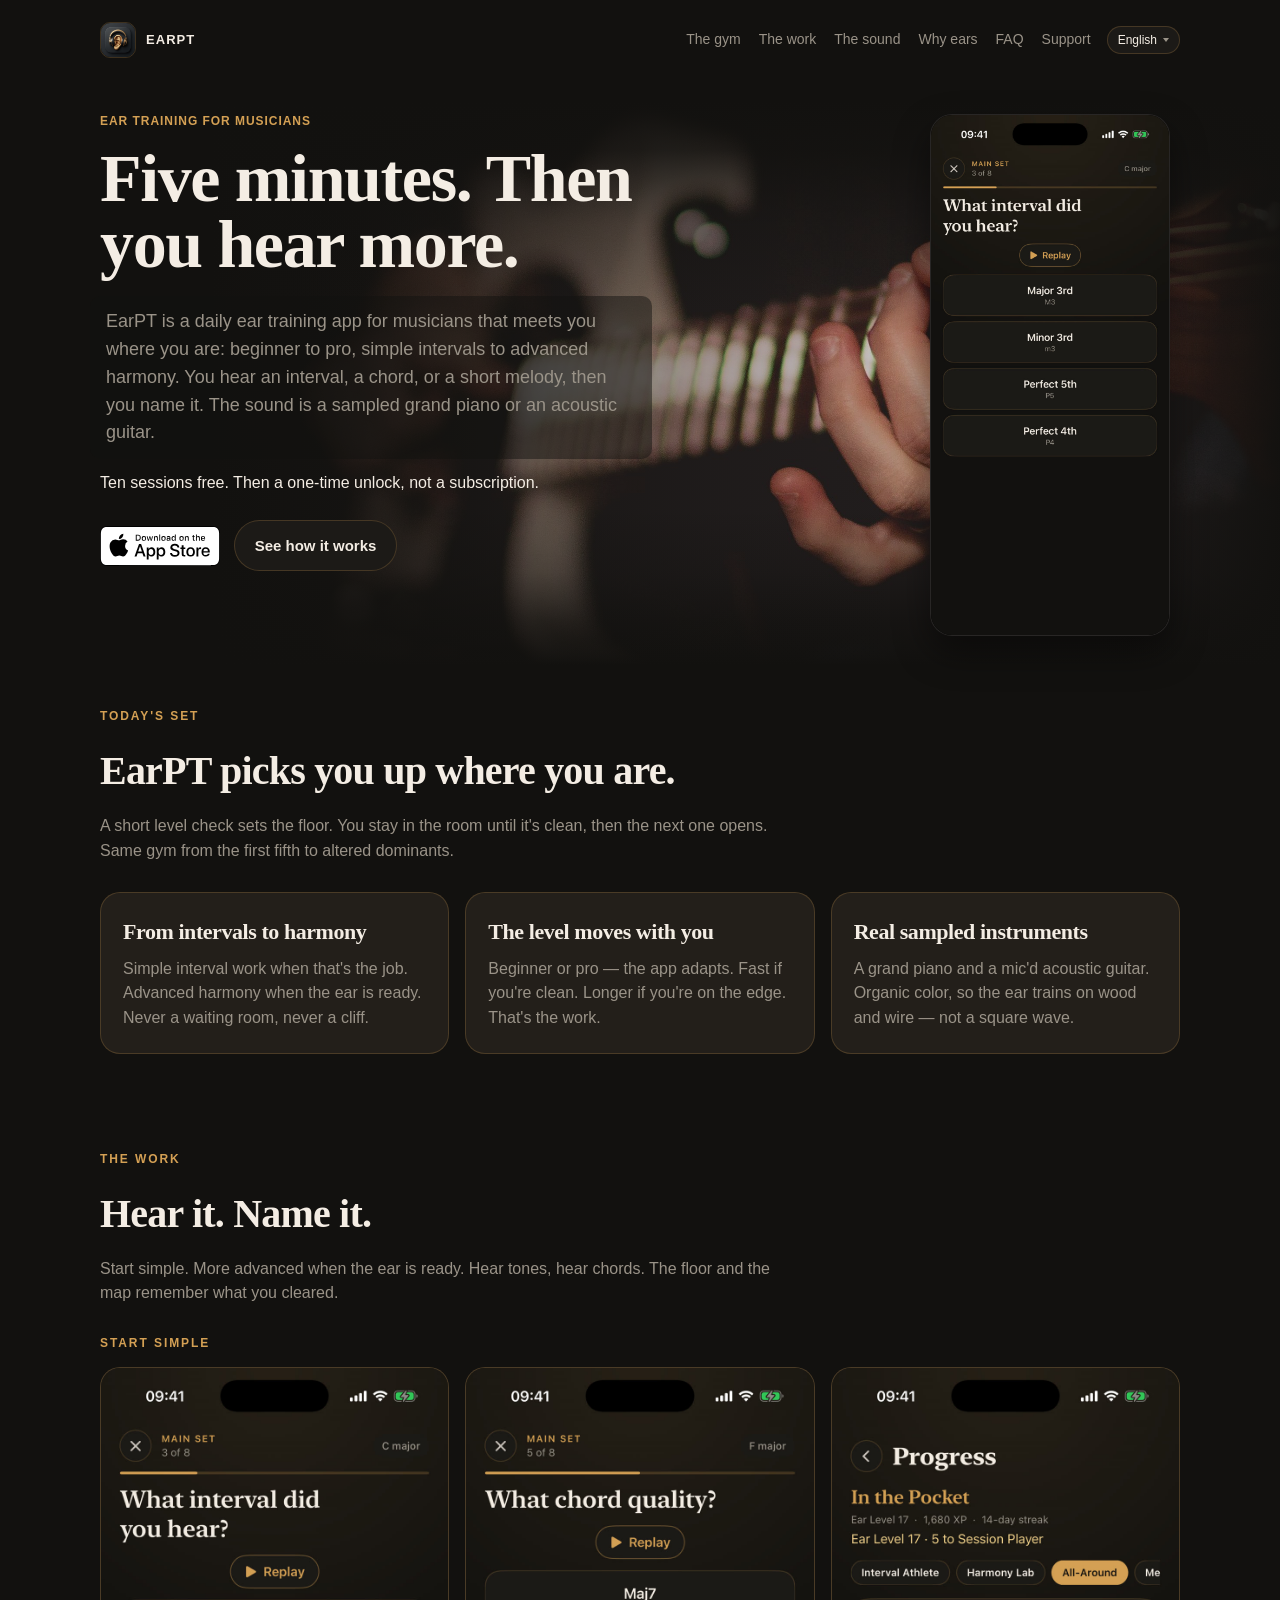
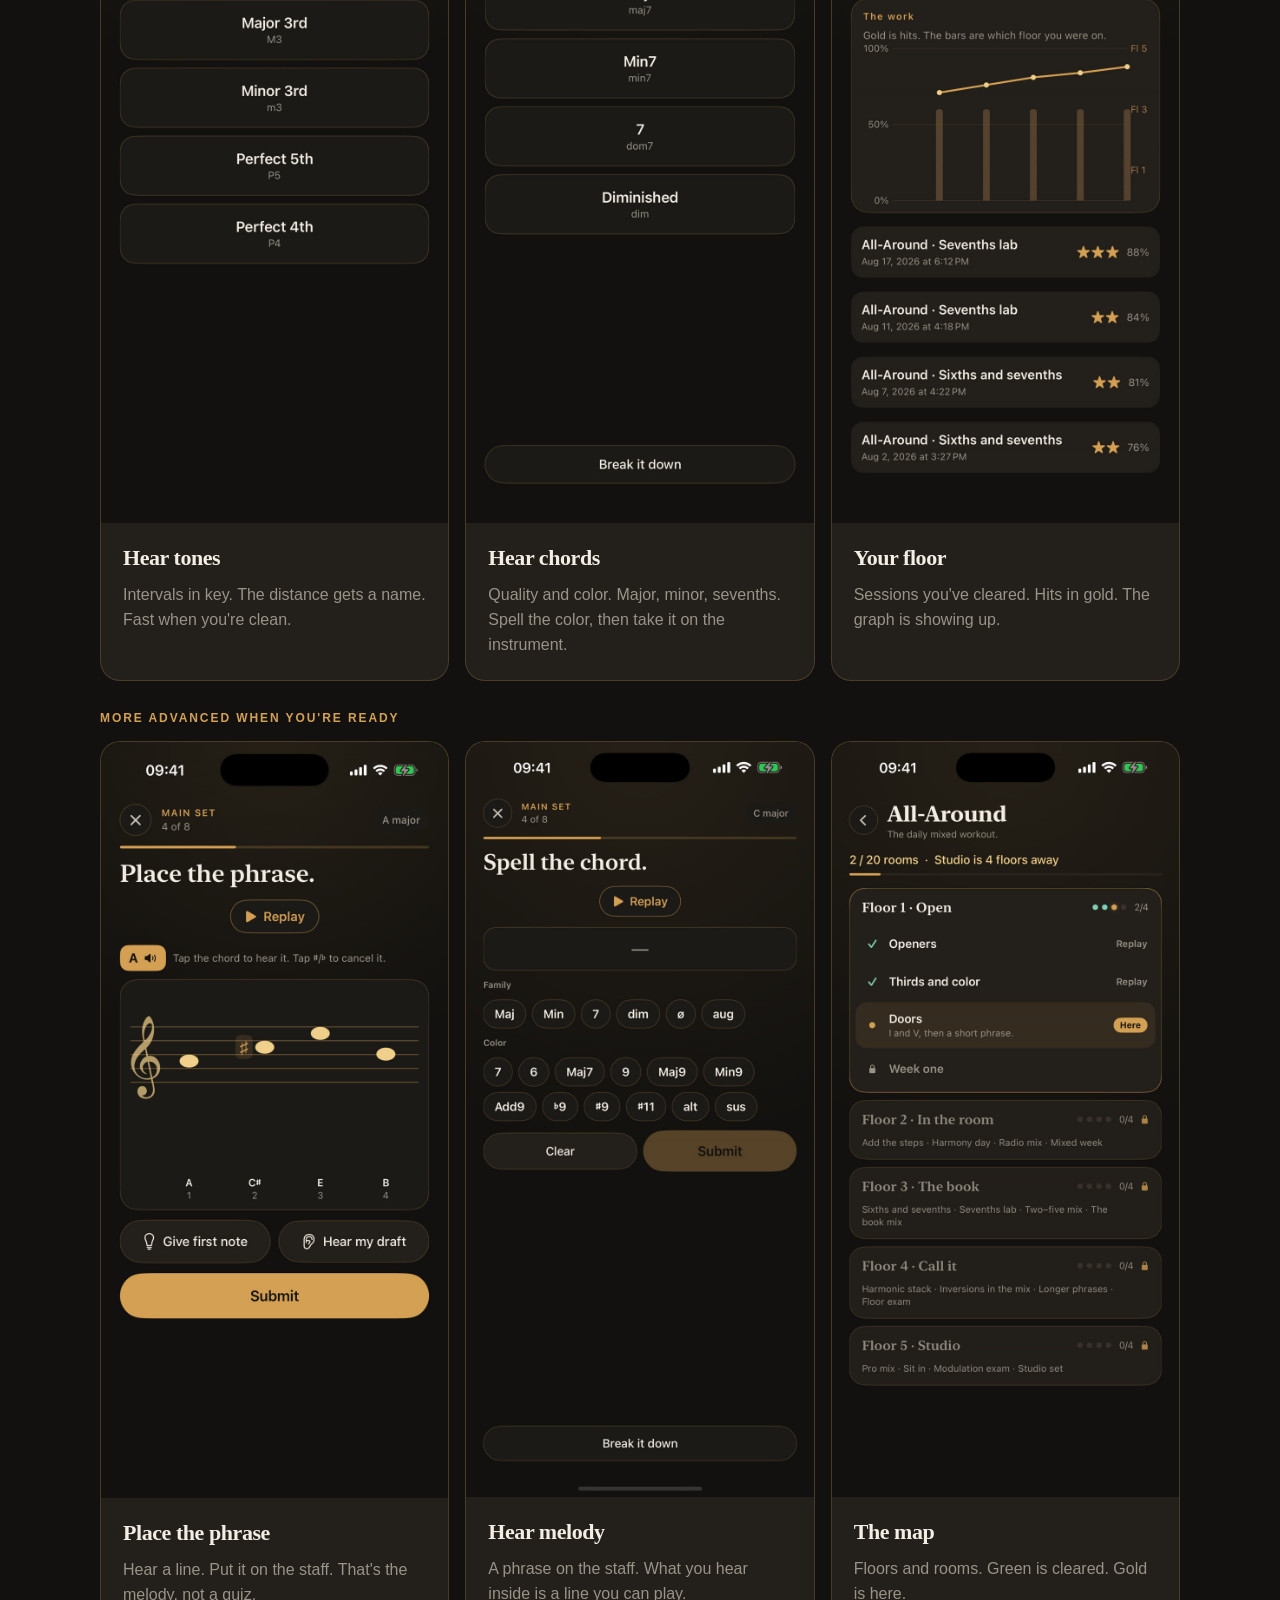
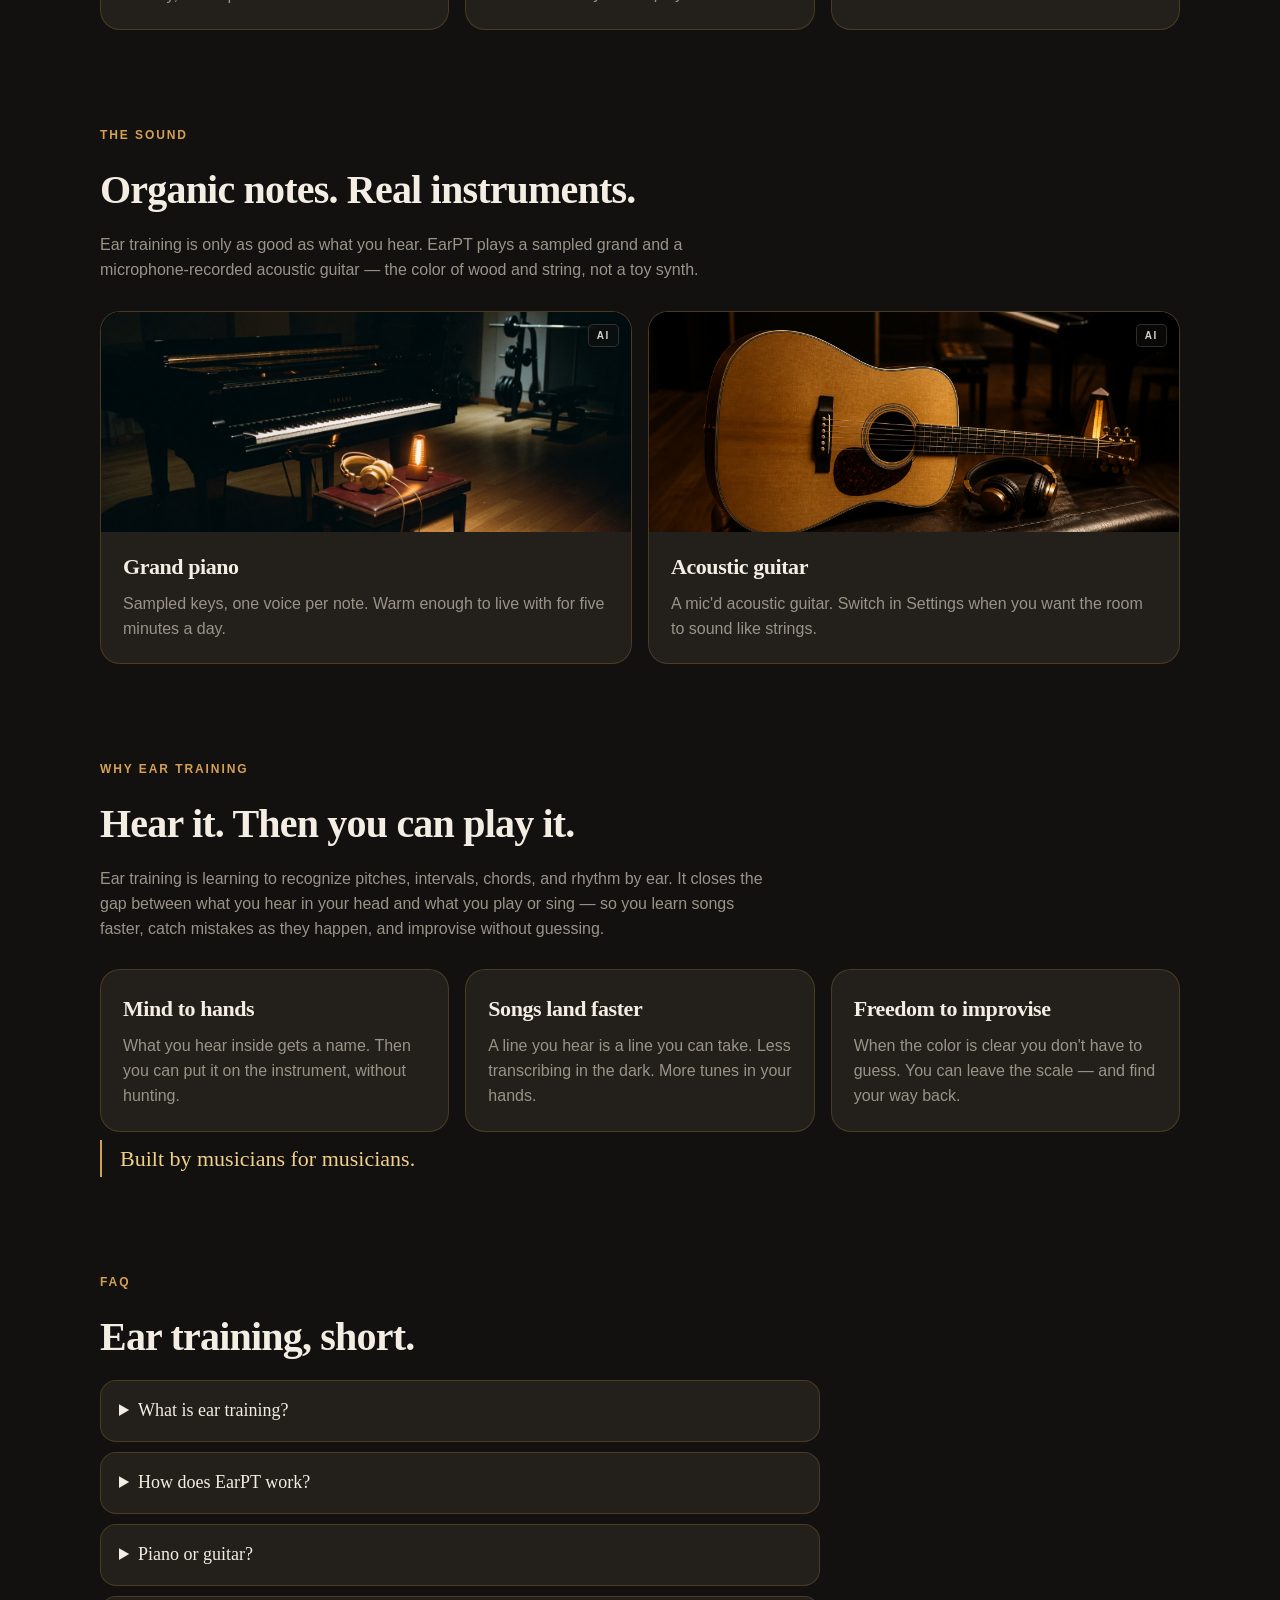
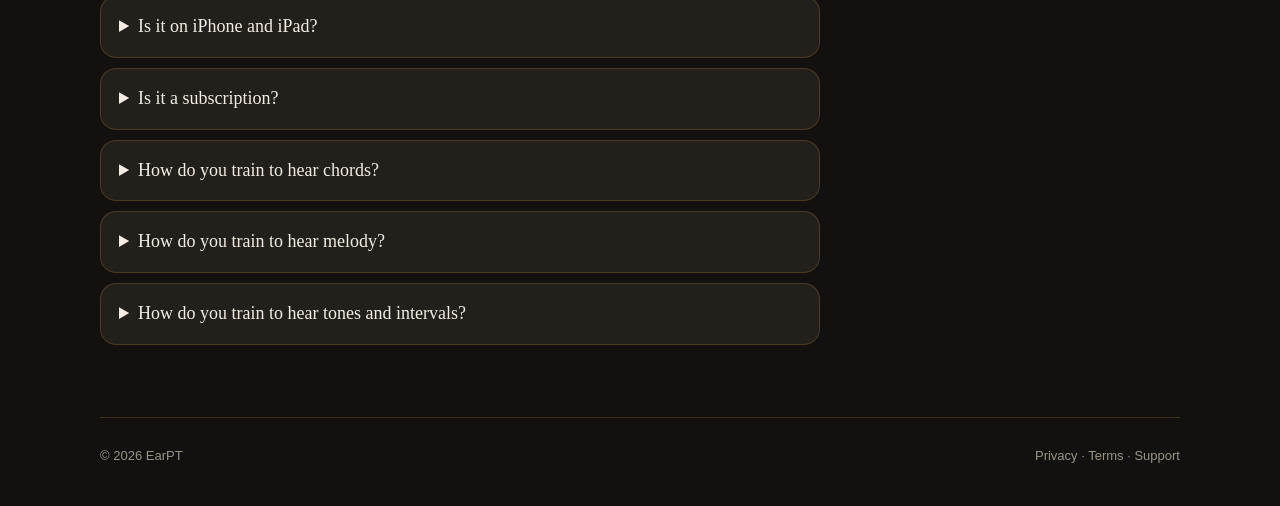
==== commit 304dc19e: "Soften a scrim behind the lede, deepen the desktop bottom fade, and enlarge the phone on small scree" ====
--- a/index.html
+++ b/index.html
@@ -37,7 +37,7 @@
   <meta name="apple-itunes-app" content="app-id=6805772784" />
   <link rel="apple-touch-icon" href="/assets/icon.jpg" />
   <link rel="icon" href="/assets/icon.jpg" />
-  <link rel="stylesheet" href="/css/site.css?v=26" />
+  <link rel="stylesheet" href="/css/site.css?v=27" />
   <script type="application/ld+json">
   {
     "@context": "https://schema.org",
--- a/css/site.css
+++ b/css/site.css
@@ -178,7 +178,10 @@
   font-size: 18px;
   color: var(--mute);
   max-width: 38em;
-  margin: 0 0 12px;
+  margin: 0 0 12px -10px;
+  padding: 12px 16px;
+  border-radius: 10px;
+  background: rgba(18, 17, 15, 0.48);
 }
 .offer {
   margin: 0 0 24px;
@@ -221,7 +224,7 @@
     linear-gradient(to bottom, var(--bg) 0%, var(--bg) 4%, rgba(18, 17, 15, 0.88) 12%, rgba(18, 17, 15, 0.4) 24%, rgba(18, 17, 15, 0) 42%),
     linear-gradient(to right, var(--bg) 0%, var(--bg) 14%, rgba(18, 17, 15, 0.86) 26%, rgba(18, 17, 15, 0.45) 40%, rgba(18, 17, 15, 0.16) 54%, rgba(18, 17, 15, 0) 70%),
     linear-gradient(to left, var(--bg) 0%, rgba(18, 17, 15, 0) 16%),
-    linear-gradient(to top, var(--bg) 0%, var(--bg) 3%, rgba(18, 17, 15, 0.7) 7%, rgba(18, 17, 15, 0) 14%),
+    linear-gradient(to top, var(--bg) 0%, var(--bg) 5%, rgba(18, 17, 15, 0.72) 12%, rgba(18, 17, 15, 0.28) 20%, rgba(18, 17, 15, 0) 30%),
     rgba(18, 17, 15, 0.2);
   pointer-events: none;
 }
@@ -407,7 +410,12 @@
 
 @media (max-width: 800px) {
   .hero, .grid-3, .grid-2 { grid-template-columns: 1fr; }
-  .hero { padding-top: 16px; padding-bottom: 80px; }
+  .hero { padding-top: 16px; padding-bottom: 40px; }
+  .hero-visual {
+    min-height: 0;
+    display: flex;
+    justify-content: center;
+  }
   .hero-photo {
     left: -4%;
     right: -4%;
@@ -421,9 +429,10 @@
       rgba(18, 17, 15, 0.48);
   }
   .hero-phone {
-    width: min(196px, 46%);
-    bottom: -16%;
-    right: 6%;
+    position: relative;
+    right: auto;
+    bottom: auto;
+    width: min(300px, 78%);
   }
   .nav-links { gap: 12px; font-size: 13px; }
   .shots {
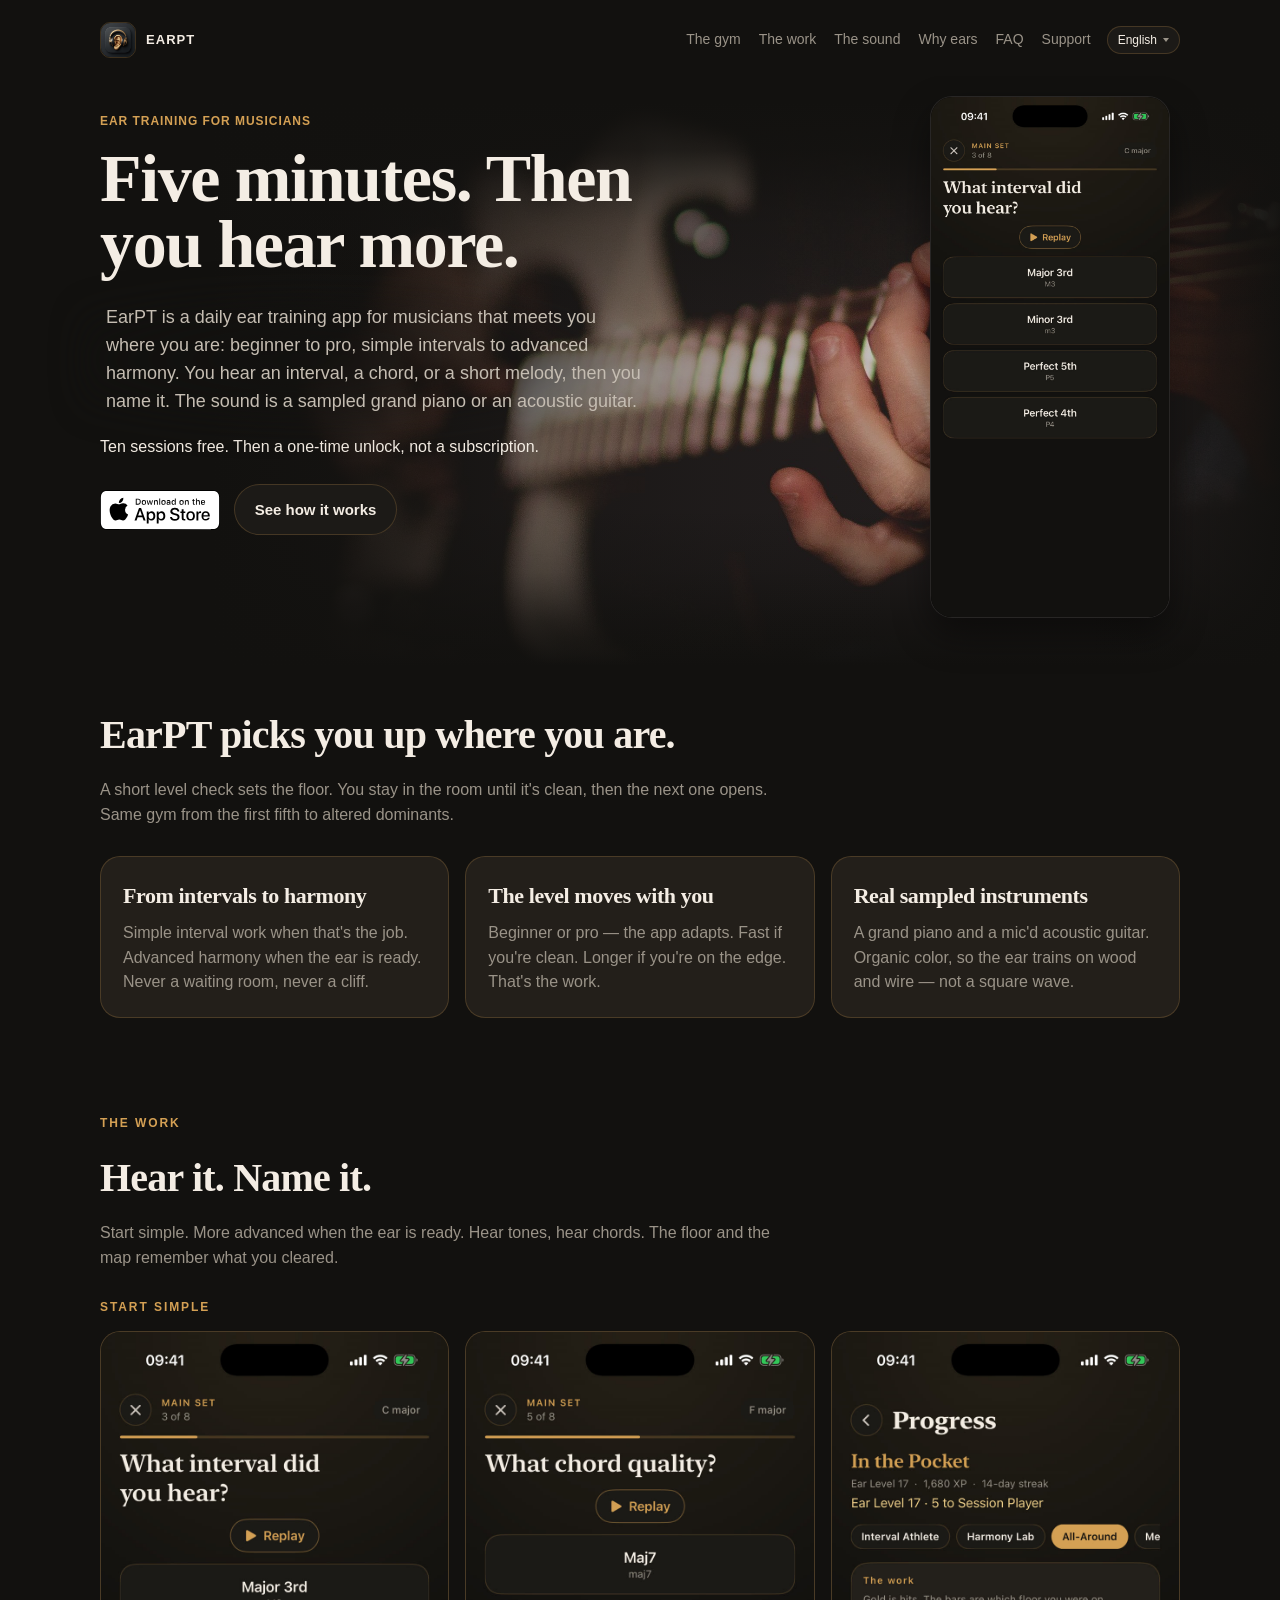
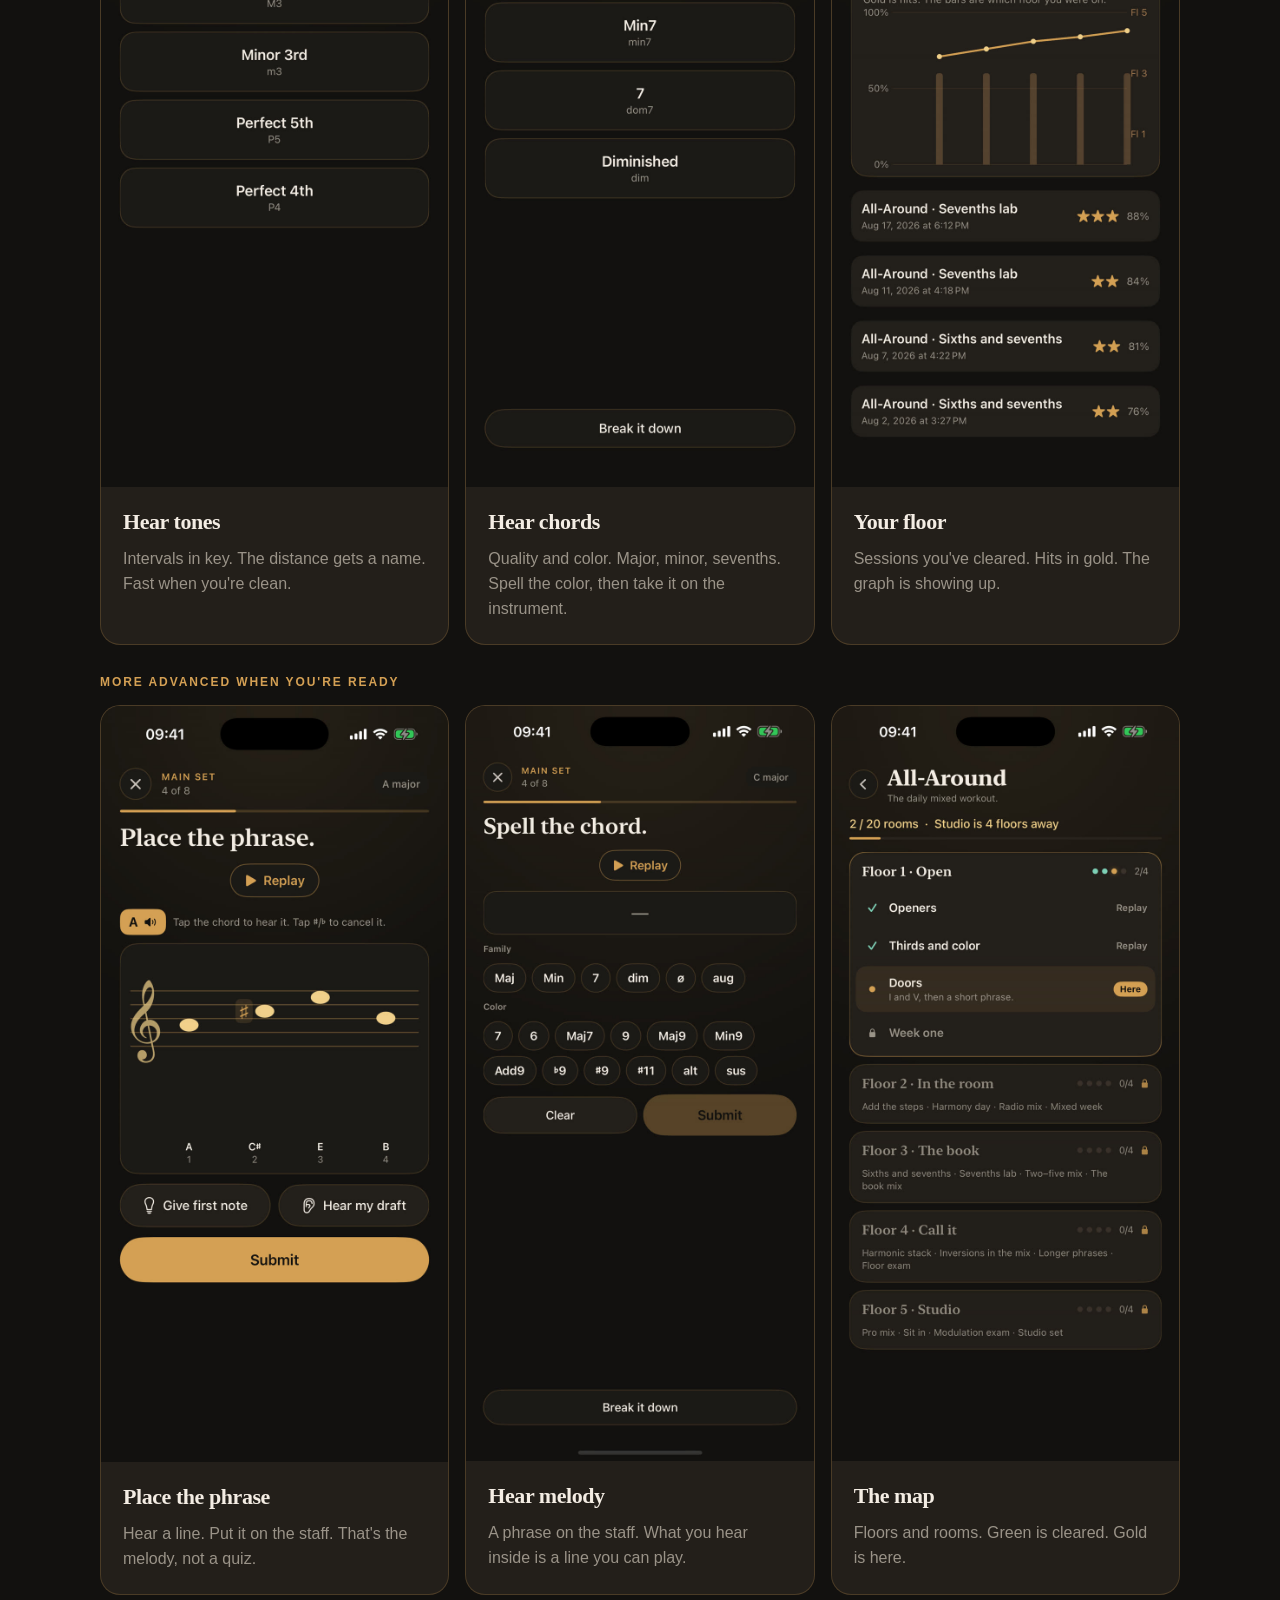
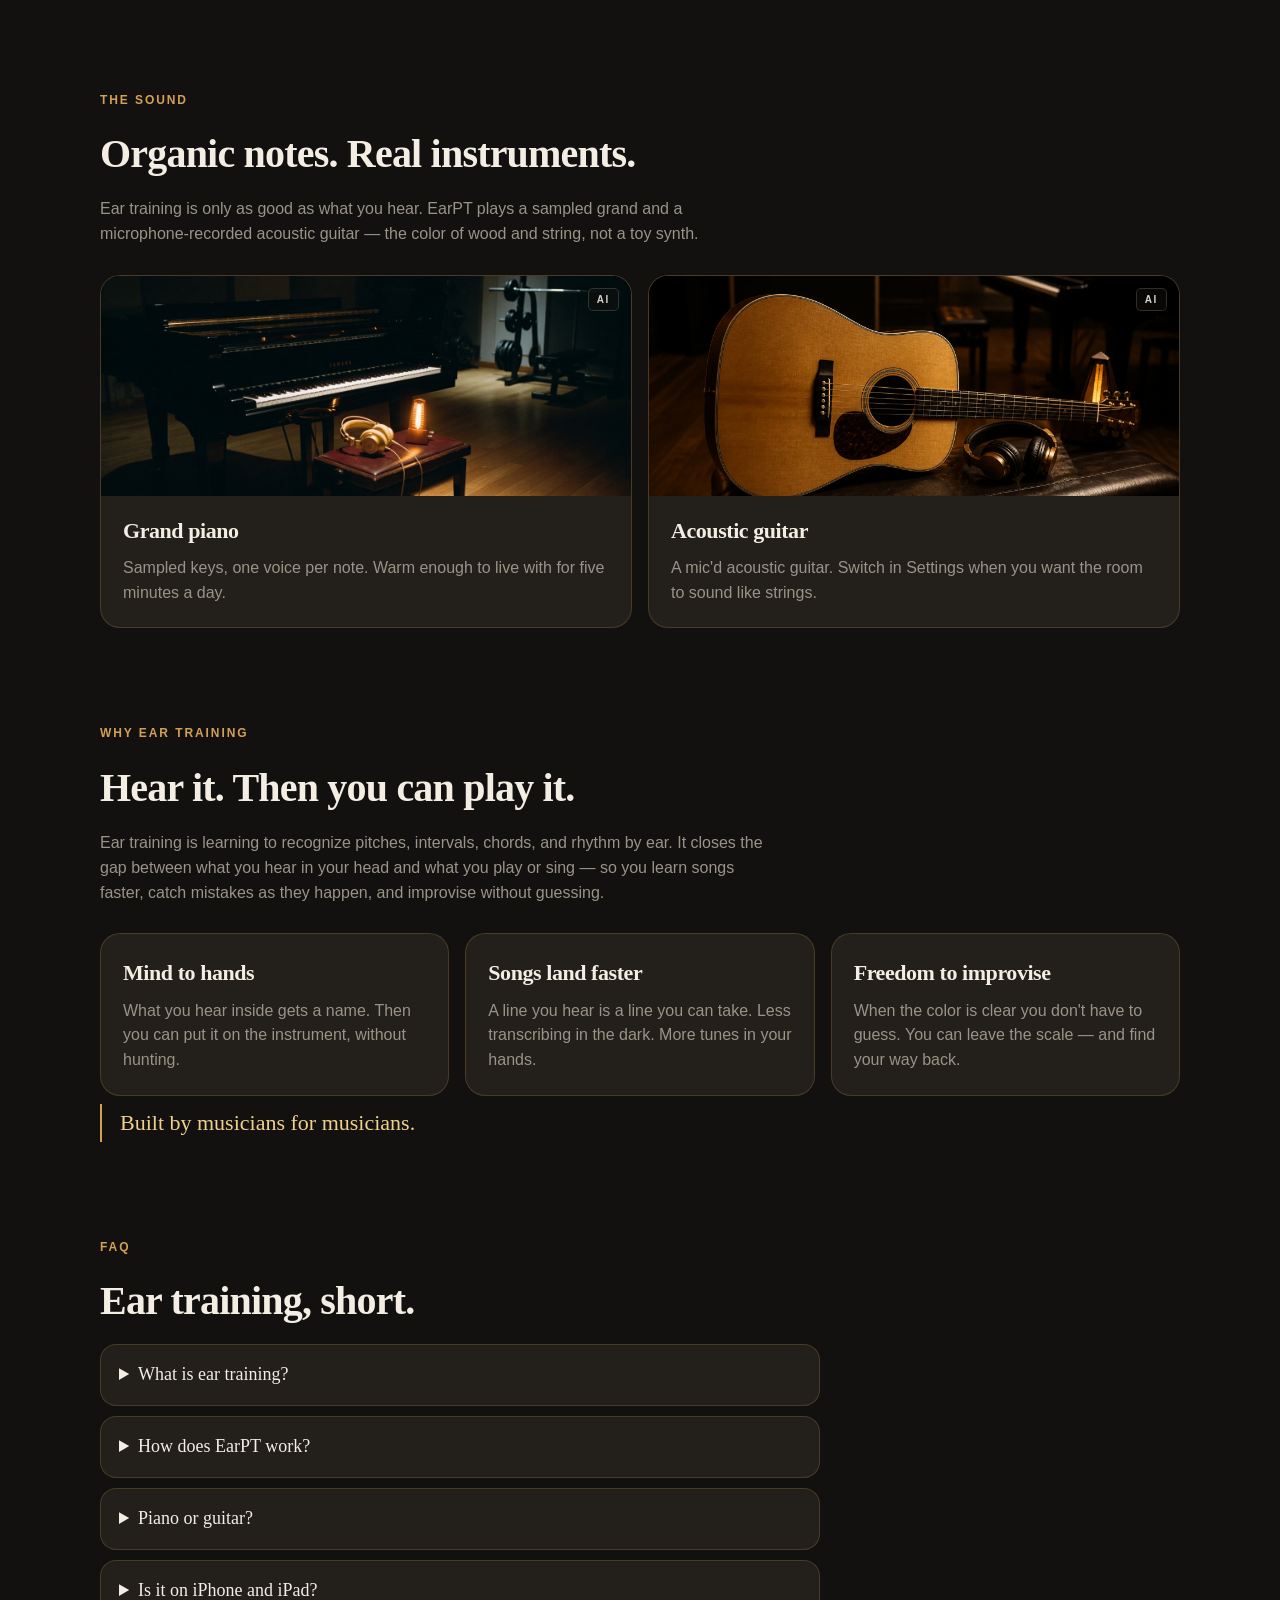
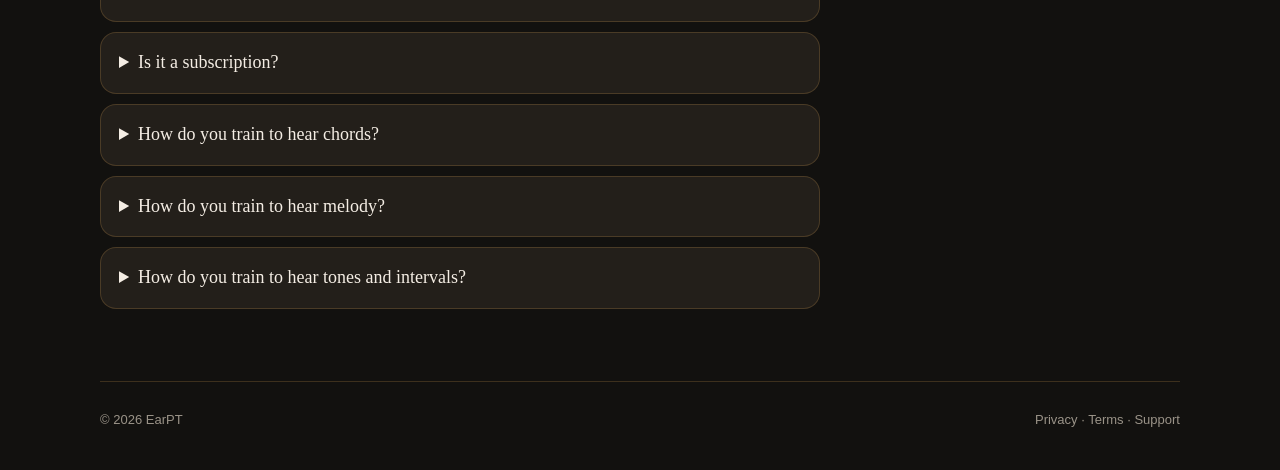
==== commit 882f0619: "Turn the lede panel into a soft fog and lift the type a little." ====
--- a/index.html
+++ b/index.html
@@ -37,7 +37,7 @@
   <meta name="apple-itunes-app" content="app-id=6805772784" />
   <link rel="apple-touch-icon" href="/assets/icon.jpg" />
   <link rel="icon" href="/assets/icon.jpg" />
-  <link rel="stylesheet" href="/css/site.css?v=27" />
+  <link rel="stylesheet" href="/css/site.css?v=28" />
   <script type="application/ld+json">
   {
     "@context": "https://schema.org",
--- a/css/site.css
+++ b/css/site.css
@@ -175,13 +175,22 @@
   margin: 0 0 18px;
 }
 .lede {
+  position: relative;
+  isolation: isolate;
   font-size: 18px;
-  color: var(--mute);
+  color: #c5bdb2;
   max-width: 38em;
-  margin: 0 0 12px -10px;
-  padding: 12px 16px;
-  border-radius: 10px;
-  background: rgba(18, 17, 15, 0.48);
+  margin: 0 0 12px;
+  padding: 8px 6px;
+}
+.lede::before {
+  content: "";
+  position: absolute;
+  z-index: -1;
+  inset: -10px -22px;
+  background: radial-gradient(ellipse 72% 68% at 38% 50%, rgba(18, 17, 15, 0.72) 0%, rgba(18, 17, 15, 0.42) 46%, rgba(18, 17, 15, 0) 78%);
+  filter: blur(14px);
+  pointer-events: none;
 }
 .offer {
   margin: 0 0 24px;
